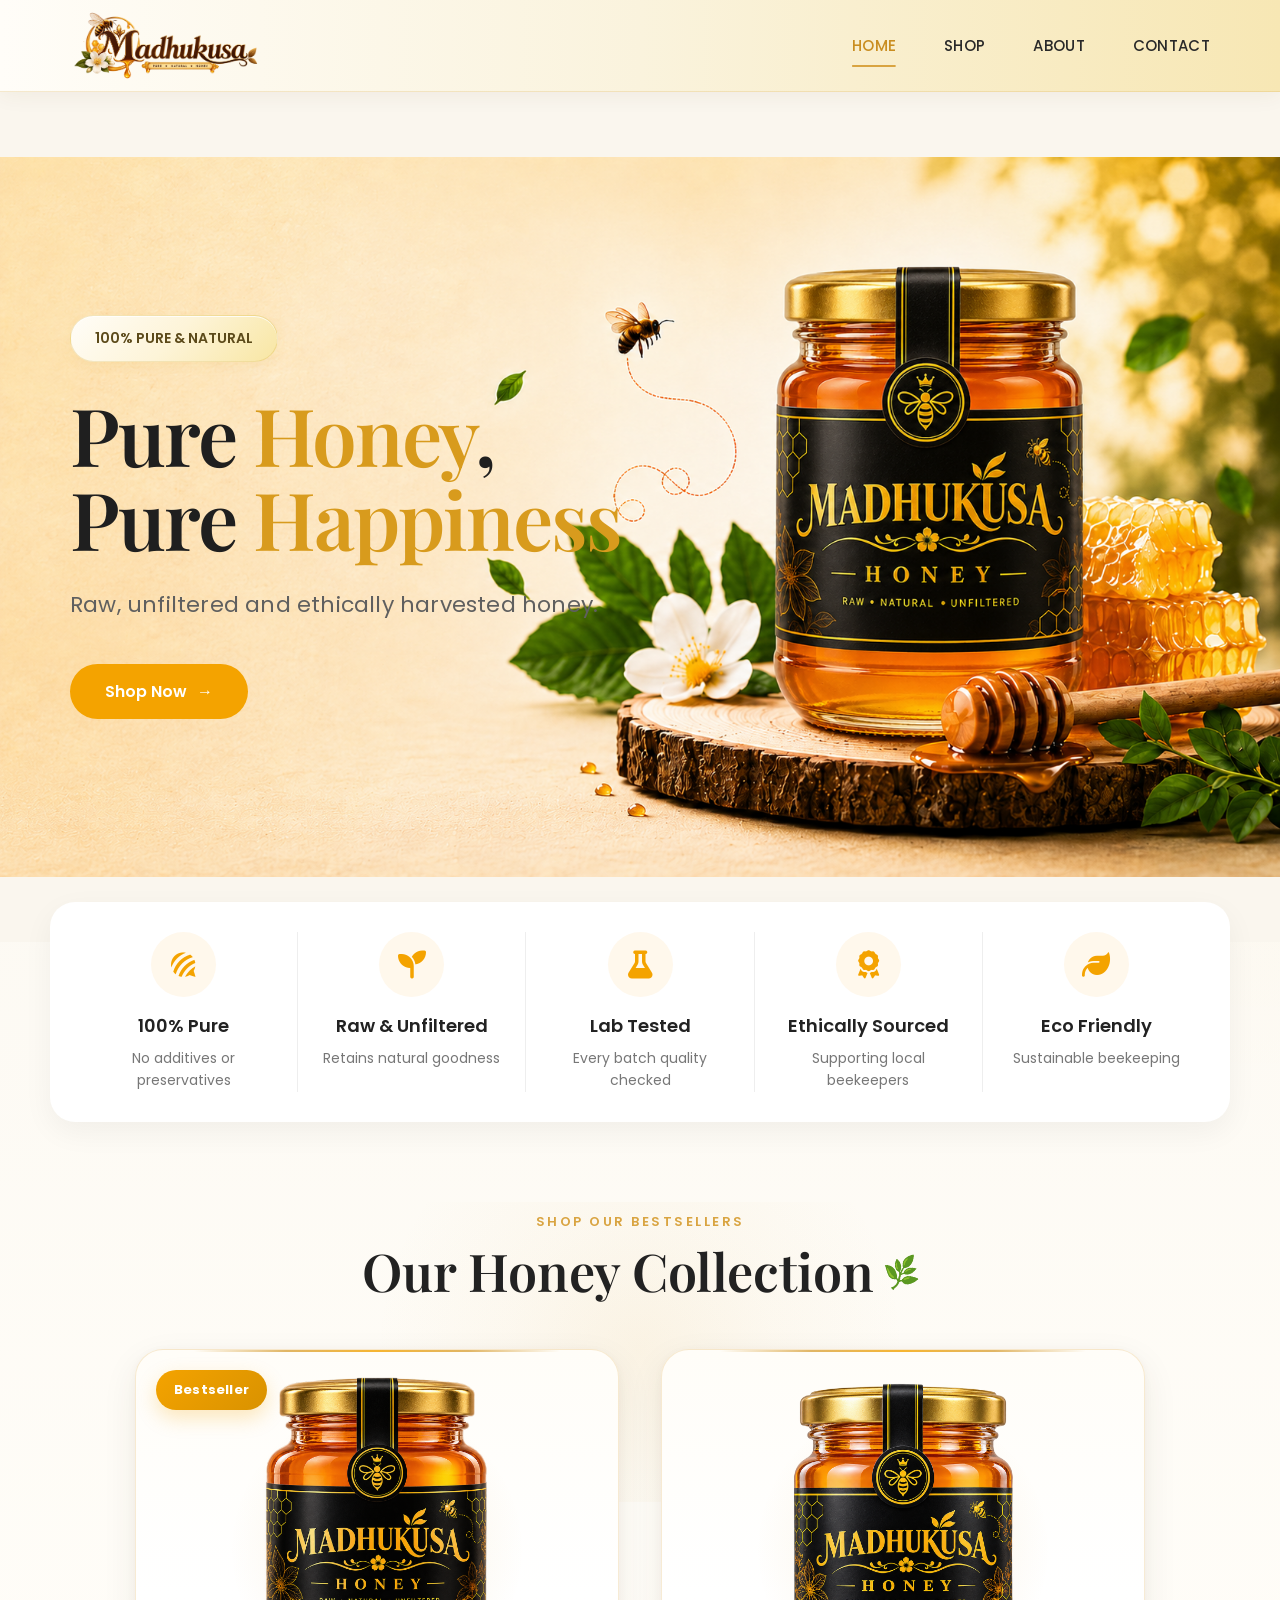
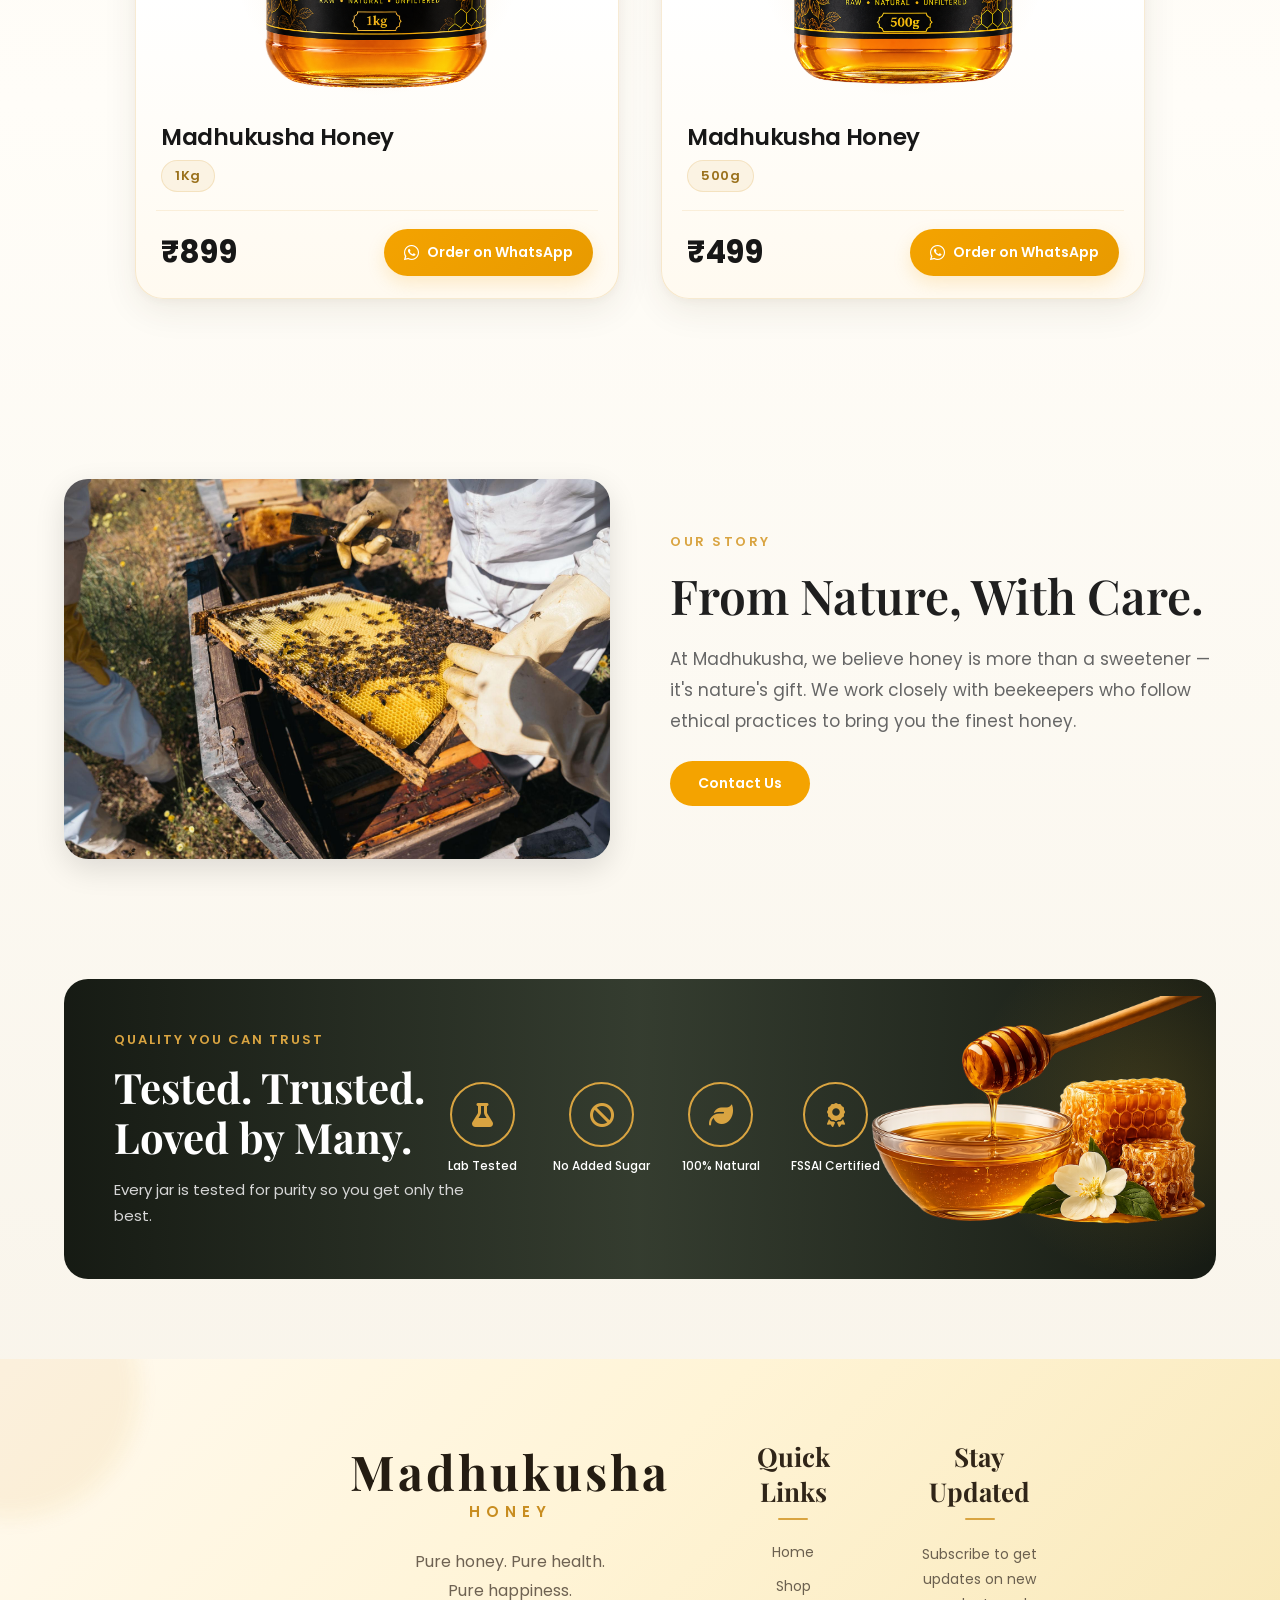
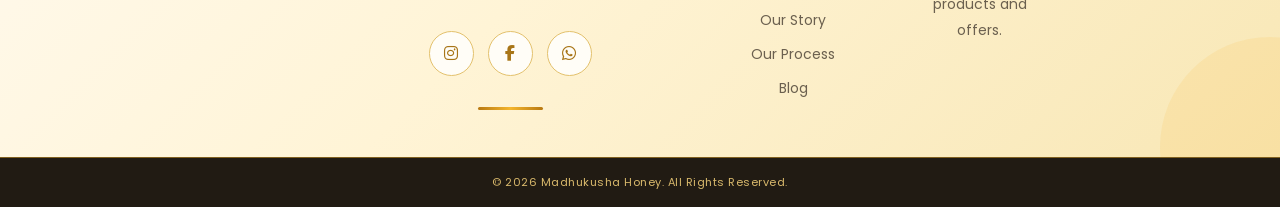
==== index.html @ a95e5edf "Update index.html" ====
<!DOCTYPE html>
<html lang="en">

<head>
    <meta charset="UTF-8">

    <meta name="viewport" content="width=device-width, initial-scale=1.0">

    <meta name="description"
        content="Madhukusha offers pure, natural, raw and unfiltered honey. Shop 500g and 1kg honey jars and order directly on WhatsApp.">

    <meta name="robots"
        content="index, follow">

    <link rel="canonical"
        href="https://xplorydo.github.io/Madhukusha-Website/">

    <title>Madhukusha Honey | Pure, Natural & Raw Honey</title>

    <!-- Open Graph / Social Sharing -->
    <meta property="og:title"
        content="Madhukusha Honey | Pure, Natural & Raw Honey">

    <meta property="og:description"
        content="Pure, natural, raw and unfiltered honey from Madhukusha. Shop 500g and 1kg honey jars.">

    <meta property="og:image"
        content="https://xplorydo.github.io/Madhukusha-Website/images/madhukusha-1kg-honey.png">

    <meta property="og:image:alt"
        content="Madhukusha Honey Jar">

    <meta property="og:url"
        content="https://xplorydo.github.io/Madhukusha-Website/">

    <meta property="og:type"
        content="website">

    <meta property="og:site_name"
        content="Madhukusha Honey">

    <!-- Main CSS -->
    <link rel="stylesheet" href="style.css">

    <!-- Font Awesome -->
    <link rel="stylesheet"
        href="https://cdnjs.cloudflare.com/ajax/libs/font-awesome/6.5.1/css/all.min.css">
</head>


<body>

<!-- =====================================================
     NAVBAR + HERO
===================================================== -->

<section class="bg">

    <!-- ================= NAVBAR ================= -->

    <header>

        <nav class="navbar">

            <!-- LOGO -->
            <a href="#home" class="logo">
                <!-- <h2>Madhukusha</h2>
                <span>Honey</span> -->
                <img src="images/madhukusha-logo.png" alt="Madhukusha Honey">
            </a>


            <!-- NAVIGATION LINKS -->
            <ul class="nav-links">

                <li>
                    <a href="#home" class="active">Home</a>
                </li>

                <li>
                    <a href="#shop">Shop</a>
                </li>

                <li>
                    <a href="#about">About</a>
                </li>

                <li>
                    <a href="#contact">Contact</a>
                </li>

            </ul>

        </nav>


        <!-- ================= HERO ================= -->

        <section class="hero" id="home">

            <div class="hero-text">

                <p class="badge">
                    100% PURE & NATURAL
                </p>


                <h1 class="hero-title">
                    Pure <span>Honey</span>,<br>
                    Pure <span>Happiness</span>
                </h1>


                <p class="hero-description">
                    Raw, unfiltered and ethically harvested honey.
                </p>


                <a href="https://wa.me/919897512108?text=Hello%20I%20want%20to%20order"
                    target="_blank"
                    class="shop-btn">

                    Shop Now
                    <span>→</span>

                </a>

            </div>

        </section>

    </header>

</section>


<!-- =====================================================
     TRUST SECTION
===================================================== -->

<section class="trust">

    <div class="features">


        <!-- 100% PURE -->

        <div class="feature-card">

            <div class="icon">
                <i class="fa-brands fa-forumbee"></i>
            </div>

            <h3>100% Pure</h3>

            <p>
                No additives or preservatives
            </p>

        </div>


        <!-- RAW & UNFILTERED -->

        <div class="feature-card">

            <div class="icon">
                <i class="fa-solid fa-seedling"></i>
            </div>

            <h3>Raw &amp; Unfiltered</h3>

            <p>
                Retains natural goodness
            </p>

        </div>


        <!-- LAB TESTED -->

        <div class="feature-card">

            <div class="icon">
                <i class="fa-solid fa-flask"></i>
            </div>

            <h3>Lab Tested</h3>

            <p>
                Every batch quality checked
            </p>

        </div>


        <!-- ETHICALLY SOURCED -->

        <div class="feature-card">

            <div class="icon">
                <i class="fa-solid fa-award"></i>
            </div>

            <h3>Ethically Sourced</h3>

            <p>
                Supporting local beekeepers
            </p>

        </div>


        <!-- ECO FRIENDLY -->

        <div class="feature-card">

            <div class="icon">
                <i class="fa-solid fa-leaf"></i>
            </div>

            <h3>Eco Friendly</h3>

            <p>
                Sustainable beekeeping
            </p>

        </div>

    </div>

</section>


<!-- =====================================================
     SHOP SECTION
===================================================== -->

<section class="products" id="shop">


    <!-- SECTION TAG -->

    <div class="section-tag">
        SHOP OUR BESTSELLERS
    </div>


    <!-- SECTION TITLE -->

    <div class="title-wrapper">

        <h2 class="section-title">
            Our Honey Collection
        </h2>

        <span class="leaf">🌿</span>

    </div>


    <!-- PRODUCTS -->

    <section class="all-products">


        <!-- PRODUCT 1 -->

        <div class="product-card">

    <div class="product-badge">
        Bestseller
    </div>

    <img src="images/madhukusha-1kg-honey.png"
    alt="Madhukusha 1kg honey jar">

    <h3>
        Madhukusha Honey
    </h3>

    <span class="weight">
        1Kg
    </span>

    <div class="product-footer">

        <h2>
            ₹899
        </h2>

        <a href="https://wa.me/919897512108?text=Hello%2C%20I%20want%20to%20order%20Madhukusha%20Honey%201Kg"
        target="_blank"
        class="whatsapp-order">

        <i class="fa-brands fa-whatsapp"></i>
        Order on WhatsApp

        </a>

    </div>

</div>

        <!-- PRODUCT 2 -->

        <div class="product-card">

<img src="images/madhukusha-500g-honey.png"
    alt="Madhukusha 500g honey jar">

    <h3>
        Madhukusha Honey
    </h3>

    <span class="weight">
        500g
    </span>

    <div class="product-footer">

        <h2>
            ₹499
        </h2>

        <a href="https://wa.me/919897512108?text=Hello%2C%20I%20want%20to%20order%20Madhukusha%20Honey%20500g"
        target="_blank"
        class="whatsapp-order">

        <i class="fa-brands fa-whatsapp"></i>
        Order on WhatsApp

        </a>

    </div>


        </div>




    </section>

</section>


<!-- =====================================================
     OUR STORY
===================================================== -->

<section class="story" id="about">


    <!-- STORY IMAGE -->

    <div class="story-image">

        <img src="images/beekeeper.jpg"
    alt="Madhukusha beekeeper and honey production">

    </div>


    <!-- STORY CONTENT -->

    <div class="story-content">

        <span class="story-tag">
            OUR STORY
        </span>


        <h2 class="story-title">
            From Nature, With Care.
        </h2>


        <p class="story-text">
            At Madhukusha, we believe honey is more than a
            sweetener — it's nature's gift. We work closely
            with beekeepers who follow ethical practices to
            bring you the finest honey.
        </p>


        <a href="#contact"
            class="know-more-btn">

            Contact Us

        </a>

    </div>

</section>


<!-- =====================================================
     QUALITY BANNER
===================================================== -->

<section class="quality-banner">


    <!-- QUALITY CONTENT -->

    <div class="quality-content">

        <p class="quality-tag">
            QUALITY YOU CAN TRUST
        </p>


        <h2 class="quality-heading">
            Tested. Trusted.<br>
            Loved by Many.
        </h2>


        <p class="quality-text">
            Every jar is tested for purity so you get only
            the best.
        </p>

    </div>


    <!-- QUALITY FEATURES -->

    <div class="quality-features">


        <div class="quality-item">

            <div class="quality-icon">
                <i class="fa-solid fa-flask"></i>
            </div>

            <span>
                Lab Tested
            </span>

        </div>


        <div class="quality-item">

            <div class="quality-icon">
                <i class="fa-solid fa-ban"></i>
            </div>

            <span>
                No Added Sugar
            </span>

        </div>


        <div class="quality-item">

            <div class="quality-icon">
                <i class="fa-solid fa-leaf"></i>
            </div>

            <span>
                100% Natural
            </span>

        </div>


        <div class="quality-item">

            <div class="quality-icon">
                <i class="fa-solid fa-award"></i>
            </div>

            <span>
                FSSAI Certified
            </span>

        </div>


        <!-- HONEY IMAGE -->

        <div class="quality-image">

            <img src="images/honey-pour.png"
    alt="Pure honey pouring from a honey jar">
    
        </div>

    </div>

</section>


<!-- =====================================================
     FOOTER
===================================================== -->

<footer class="footer" id="contact">


    <div class="footer-container">


        <!-- FOOTER BRAND -->

        <div class="footer-col">

            <h2 class="footer-logo">
                Madhukusha
            </h2>


            <p>
                Pure honey. Pure health.<br>
                Pure happiness.
            </p>


            <div class="social-icons">

                <a href="https://www.instagram.com/madhukushahoney/"
                target="_blank"
                aria-label="Instagram">
                <i class="fa-brands fa-instagram"></i>
                </a>

                <a href="https://www.facebook.com/share/19F5B58nbo/"
                target="_blank"
                aria-label="Facebook">
                <i class="fa-brands fa-facebook-f"></i>
                </a>

                <a href="https://wa.me/919897512108"
                target="_blank"
                aria-label="WhatsApp">
                <i class="fa-brands fa-whatsapp"></i>
                </a>

                <!-- <i class="fa-brands fa-youtube"></i> -->

                <!-- <i class="fa-brands fa-pinterest"></i> -->

            </div>

        </div>


        <!-- QUICK LINKS -->

        <div class="footer-col">

            <h3>
                Quick Links
            </h3>

            <a href="#home">
                Home
            </a>

            <a href="#shop">
                Shop
            </a>

            <a href="#about">
                Our Story
            </a>

            <a href="#">
                Our Process
            </a>

            <a href="#">
                Blog
            </a>

        </div>


        <!-- CUSTOMER CARE -->

        <!-- <div class="footer-col">

            <h3>
                Customer Care
            </h3>

            <a href="#">
                Shipping Policy
            </a>

            <a href="#">
                Return &amp; Refund
            </a>

            <a href="#">
                Privacy Policy
            </a>

            <a href="#">
                Terms &amp; Conditions
            </a>

            <a href="#">
                FAQ
            </a>

        </div> -->


        <!-- NEWSLETTER -->

        <div class="footer-col">

            <h3>
                Stay Updated
            </h3>


            <p>
                Subscribe to get updates on new products
                and offers.
            </p>


            <!-- <div class="newsletter">

                <input type="email"
                    placeholder="Enter your email">


                <button>
                    <i class="fa-solid fa-paper-plane"></i>
                </button> -->

            </div>

        </div>

    </div>

</footer>


<!-- COPYRIGHT -->

<div class="copyright">

    © 2026 Madhukusha Honey. All Rights Reserved.

</div>


<script src="script.js"></script>

</body>
</html>
---- style.css ----
/* =========================================================
    Madhukusha
   MAIN STYLESHEET
========================================================= */


/* =========================================================
   1. GOOGLE FONTS
========================================================= */

@import url('https://fonts.googleapis.com/css2?family=Playfair+Display:wght@600;700&family=Poppins:wght@400;500;600&display=swap');


/* =========================================================
   2. GLOBAL RESET
========================================================= */

* {
    margin: 0;
    padding: 0;
    box-sizing: border-box;
}


html {
    scroll-behavior: auto;
}


body {
    margin: 0;

    font-family: 'Poppins', sans-serif;

    color: #1F1F1F;

    background:
        radial-gradient(
            circle at top right,
            rgba(244, 163, 0, 0.08),
            transparent 30%
        ),
        linear-gradient(
            180deg,
            #FAF6EE 0%,
            #FFFDF8 50%,
            #F7F2E7 100%
        );

    overflow-x: hidden;
}


a {
    text-decoration: none;
}


li {
    list-style: none;
}


img {
    display: block;
    max-width: 100%;
}


/* =========================================================
   3. MAIN BACKGROUND
========================================================= */

.bg {
    width: 100%;

    background-color: #FAF6EE;
}


/* =========================================================
   4. NAVBAR
========================================================= */

.navbar {
    width: 100%;
    height: 92px;

    padding: 0 70px;

    display: flex;
    align-items: center;
    justify-content: space-between;

    background:
        linear-gradient(
            90deg,
            #FFFDF8 0%,
            #FAF3DD 50%,
            #F7E7B4 100%
        );

    border-bottom: 1px solid rgba(214, 170, 75, 0.25);

    position: relative;

    z-index: 1000;

    box-shadow:
        0 4px 20px rgba(90, 60, 10, 0.06);
}


/* =========================================================
   5. LOGO
========================================================= */

/* .logo {
    display: flex;

    flex-direction: column;

    align-items: flex-start;

    position: relative;

    line-height: 1;
}


.logo h2 {
    margin: 0;

    font-family: 'Playfair Display', serif;

    font-size: 40px;

    font-weight: 600;

    letter-spacing: 1px;

    color: #1E1E1E;
}


.logo span {
    margin-top: 5px;

    font-size: 10px;

    font-weight: 500;

    letter-spacing: 6px;

    color: #D9A441;
}


.logo::after {
    content: "";

    width: 38px;
    height: 2px;

    margin-top: 7px;

    background: #D9A441;

    border-radius: 10px;

    transition: width 0.3s ease;
}


.logo:hover::after {
    width: 60px;
}
 */

 .logo {
    width: 190px;
    height: 75px;

    display: flex;
    align-items: center;
    justify-content: center;

    background-image: url("images/madhukusa-logo.png");
    background-repeat: no-repeat;
    background-position: center;
    background-size: contain;

    text-decoration: none;

    flex-shrink: 0;
}
/* =========================================================
   6. NAVIGATION LINKS
========================================================= */

.nav-links {
    display: flex;

    align-items: center;

    gap: 48px;

    margin: 0;
    padding: 0;
}


.nav-links li {
    position: relative;
}


.nav-links a {
    display: block;

    position: relative;

    padding: 10px 0;

    font-size: 15px;

    font-weight: 500;

    letter-spacing: 0.3px;

    color: #292929;

    text-transform: uppercase;

    transition: color 0.3s ease;
}


/* Underline */

.nav-links a::after {
    content: "";

    position: absolute;

    left: 50%;
    bottom: 0;

    width: 0;
    height: 2px;

    background: #D9A441;

    border-radius: 10px;

    transform: translateX(-50%);

    transition: width 0.3s ease;
}


/* Hover */

.nav-links a:hover {
    color: #C98D20;
}


.nav-links a:hover::after {
    width: 100%;
}


/* Active */

.nav-links a.active {
    color: #C98D20;
}


.nav-links a.active::after {
    width: 100%;
}


/* =========================================================
   7. HERO SECTION
========================================================= */

.hero {
    position: relative;

    width: 100%;

    min-height: 850px;

    padding: 80px 70px;

    display: flex;

    align-items: center;

    background-color: #FAF6EE;

    background-image: url("images/hero-honey.png");

    background-repeat: no-repeat;

    background-position: right center;

    background-size: contain;
}


/* Hero Content */

.hero-text {
    width: 55%;

    position: relative;

    z-index: 2;
}


/* =========================================================
   8. HERO BADGE
========================================================= */

.badge {
    display: inline-flex;

    align-items: center;

    padding: 12px 24px;

    margin: 0 0 30px 0;

    border-radius: 50px;

    background:
        linear-gradient(
            135deg,
            #FFFDF8 0%,
            #FDF4D8 50%,
            #F8E6A3 100%
        );

    border: 1px solid rgba(212, 167, 44, 0.25);

    color: #5C4A1A;

    font-size: 14px;

    font-weight: 600;

    box-shadow:
        0 4px 12px rgba(212, 167, 44, 0.10),
        inset 0 1px 0 rgba(255,255,255,0.8);
}


/* =========================================================
   9. HERO TITLE
========================================================= */

.hero-title {
    margin: 0;

    font-family: 'Playfair Display', serif;

    font-size: 80px;

    font-weight: 600;

    line-height: 1.05;

    letter-spacing: -2px;

    color: #1F1F1F;
}


.hero-title span {
    color: #D89B1D;
}


/* =========================================================
   10. HERO DESCRIPTION
========================================================= */

.hero-description {
    max-width: 600px;

    margin: 25px 0 40px;

    font-size: 22px;

    font-weight: 400;

    line-height: 1.8;

    letter-spacing: 0.2px;

    color: #5F5F5F;
}


/* =========================================================
   11. SHOP NOW BUTTON
========================================================= */

.shop-btn {
    display: inline-flex;

    align-items: center;

    gap: 10px;

    padding: 15px 35px;

    border-radius: 50px;

    background: #F4A300;

    color: #FFFFFF;

    font-size: 16px;

    font-weight: 600;

    transition: 0.3s ease;
}


.shop-btn:hover {
    background: #DD9400;

    transform: translateY(-2px);
}


/* =========================================================
   12. TRUST SECTION
========================================================= */

.trust {
    width: 100%;

    padding: 0 50px;

    margin-top: -40px;

    position: relative;

    z-index: 5;
}


.features {
    width: 100%;

    display: flex;

    flex-direction: row;

    align-items: stretch;

    justify-content: space-between;

    background: #FFFFFF;

    border-radius: 25px;

    padding: 30px 20px;

    box-shadow:
        0 10px 30px rgba(0, 0, 0, 0.05);
}


.feature-card {
    flex: 1;

    text-align: center;

    padding: 0 15px;

    border-right: 1px solid #EEEEEE;
}


.feature-card:last-child {
    border-right: none;
}


/* Trust Icons */

.icon {
    width: 65px;
    height: 65px;

    margin: 0 auto 15px;

    display: flex;

    align-items: center;
    justify-content: center;

    background: #FFF8EC;

    border-radius: 50%;

    color: #F4A300;

    font-size: 28px;
}


/* Trust Heading */

.feature-card h3 {
    margin-bottom: 8px;

    font-size: 18px;

    font-weight: 600;

    color: #222222;
}


/* Trust Description */

.feature-card p {
    font-size: 14px;

    line-height: 1.6;

    color: #777777;
}


/* =========================================================
   13. SHOP SECTION
========================================================= */

.products {
    width: 100%;

    padding: 80px 0 60px;

    text-align: center;

    box-sizing: border-box;
}


/* =========================================================
   SECTION TAG
========================================================= */

.section-tag {
    margin-bottom: 10px;

    text-align: center;

    font-size: 13px;

    font-weight: 600;

    letter-spacing: 2.5px;

    color: #D9A441;

    text-transform: uppercase;
}


/* =========================================================
   TITLE WRAPPER
========================================================= */

.title-wrapper {
    display: flex;

    align-items: center;

    justify-content: center;

    gap: 10px;

    margin-bottom: 50px;

    text-align: center;
}


/* TITLE */

.section-title {
    margin: 0;

    font-family: "Playfair Display", serif;

    font-size: 52px;

    font-weight: 600;

    line-height: 1.1;

    color: #222;

    text-align: center;
}


/* LEAF */

.leaf {
    font-size: 28px;

    display: inline-block;

    transform: rotate(-10deg);

    margin-top: 5px;
}


/* =========================================================
   PRODUCT GRID
========================================================= */

.all-products {
    width: 100%;

    max-width: 950px;

    margin: 0 auto;

    padding: 0 20px;

    display: grid;

    grid-template-columns: repeat(2, minmax(0, 1fr));

    gap: 35px;

    box-sizing: border-box;
}


/* =========================================================
   PRODUCT CARD
========================================================= */

.product-card {
    position: relative;

    width: 100%;

    background: #fff;

    border-radius: 24px;

    overflow: hidden;

    text-align: left;

    box-shadow:
        0 10px 30px rgba(0, 0, 0, 0.06);

    border: 1px solid rgba(217, 164, 65, 0.10);

    transition:
        transform 0.35s ease,
        box-shadow 0.35s ease;

    box-sizing: border-box;
}


/* CARD HOVER */

.product-card:hover {
    transform: translateY(-8px);

    box-shadow:
        0 18px 40px rgba(0, 0, 0, 0.12);
}


/* =========================================================
   PRODUCT IMAGE
========================================================= */

.product-card img {
    width: 100%;
    height: 330px;

    display: block;

    object-fit: contain;
    object-position: center;

    padding: 12px 25px 5px;
    box-sizing: border-box;

    transition: transform 0.5s ease;
}


/* IMAGE HOVER */

.product-card:hover img {
    transform: scale(1.04);
}


/* =========================================================
   BESTSELLER BADGE
========================================================= */

.product-badge {
    position: absolute;

    top: 18px;

    left: 18px;

    z-index: 5;

    padding: 9px 16px;

    border-radius: 50px;

    background: #F4A300;

    color: #fff;

    font-size: 13px;

    font-weight: 600;

    box-shadow:
        0 5px 15px rgba(244, 163, 0, 0.25);
}


/* =========================================================
   PRODUCT NAME
========================================================= */

.product-card h3 {
    margin: 22px 22px 7px;

    font-size: 22px;

    font-weight: 600;

    color: #171717;
}


/* =========================================================
   PRODUCT WEIGHT
========================================================= */

.product-card .weight {
    display: block;

    margin: 0 22px 18px;

    font-size: 15px;

    color: #888;
}


/* =========================================================
   PRODUCT FOOTER
========================================================= */

.product-footer {
    display: flex;

    align-items: center;

    justify-content: space-between;

    gap: 15px;

    padding: 0 22px 22px;
}


/* PRICE */

.product-footer h2 {
    margin: 0;

    font-size: 30px;

    font-weight: 700;

    color: #171717;
}


/* =========================================================
   WHATSAPP ORDER BUTTON
========================================================= */

.product-footer a {
    display: inline-flex;

    align-items: center;

    justify-content: center;

    gap: 8px;

    padding: 13px 20px;

    border-radius: 50px;

    background: #F4A300;

    color: #fff;

    text-decoration: none;

    font-size: 14px;

    font-weight: 600;

    white-space: nowrap;

    transition:
        background 0.3s ease,
        transform 0.3s ease,
        box-shadow 0.3s ease;
}


/* BUTTON HOVER */

.product-footer a:hover {
    background: #D99200;

    transform: translateY(-2px);

    box-shadow:
        0 8px 18px rgba(244, 163, 0, 0.30);
}


/* WHATSAPP ICON */

.product-footer a i {
    font-size: 16px;
}


/* =========================================================
   LAPTOP — CENTERED TWO PRODUCTS
========================================================= */

@media (min-width: 769px) and (max-width: 1200px) {

    .products {
        padding: 70px 30px 55px;
    }

    .section-title {
        font-size: 46px;
    }

    .all-products {
        max-width: 850px;

        grid-template-columns: repeat(2, minmax(320px, 1fr));

        gap: 30px;

        margin-left: auto;
        margin-right: auto;
    }

    .product-card img {
    height: 290px;
    object-fit: contain;
    object-position: center;
    padding: 10px 20px 5px;
}
}

/* =========================================================
   17. OUR STORY
========================================================= */

.story {
    width: 100%;

    padding: 100px 5%;

    display: flex;

    align-items: center;

    justify-content: space-between;

    gap: 60px;
}


/* Story Image */

.story-image {
    width: 50%;

    height: 380px;

    overflow: hidden;

    border-radius: 24px;

    box-shadow:
        0 10px 30px rgba(0, 0, 0, 0.12);
}


.story-image img {
    width: 100%;
    height: 100%;

    object-fit: cover;

    object-position: left;
}


/* Story Content */

.story-content {
    width: 50%;
}


/* Story Tag */

.story-tag {
    display: block;

    margin-bottom: 15px;

    color: #D9A441;

    font-size: 13px;

    font-weight: 600;

    letter-spacing: 2.5px;

    text-transform: uppercase;
}


/* Story Title */

.story-title {
    margin-bottom: 20px;

    font-family: 'Playfair Display', serif;

    font-size: 48px;

    font-weight: 600;

    line-height: 1.2;

    color: #1F1F1F;
}


/* Story Text */

.story-text {
    max-width: 550px;

    margin-bottom: 25px;

    font-size: 17px;

    line-height: 1.8;

    color: #666666;
}


/* Know More Button */

.know-more-btn {
    display: inline-flex;

    align-items: center;

    justify-content: center;

    padding: 12px 28px;

    border-radius: 30px;

    background: #F4A300;

    color: #FFFFFF;

    font-size: 14px;

    font-weight: 600;

    transition: 0.3s ease;
}


.know-more-btn:hover {
    background: #E39A00;

    transform: translateY(-2px);
}


/* =========================================================
   18. QUALITY BANNER
========================================================= */

.quality-banner {
    position: relative;

    width: 90%;

    min-height: 300px;

    margin: 20px auto 80px;

    padding: 40px 50px;

    display: flex;

    align-items: center;

    justify-content: space-between;

    gap: 40px;

    overflow: hidden;

    border-radius: 24px;

    background:
        linear-gradient(
            90deg,
            rgba(10, 15, 8, 0.95),
            rgba(18, 28, 14, 0.85),
            rgba(10, 15, 8, 0.95)
        );

    color: #FFFFFF;
}


/* Decorative Glow */

.quality-banner::before {
    content: "";

    position: absolute;

    width: 350px;
    height: 350px;

    right: -100px;
    top: -50px;

    background:
        radial-gradient(
            circle,
            rgba(212, 167, 44, 0.18) 0%,
            transparent 70%
        );

    pointer-events: none;
}


/* =========================================================
   19. QUALITY CONTENT
========================================================= */

.quality-content {
    width: 35%;

    position: relative;

    z-index: 2;
}


.quality-tag {
    margin-bottom: 12px;

    color: #D9A441;

    font-size: 13px;

    font-weight: 600;

    letter-spacing: 2px;

    text-transform: uppercase;
}


.quality-heading {
    margin-bottom: 15px;

    font-family: 'Playfair Display', serif;

    font-size: 42px;

    line-height: 1.2;

    color: #FFFFFF;
}


.quality-text {
    max-width: 420px;

    font-size: 15px;

    line-height: 1.7;

    color: #D6D6D6;
}

/* =========================================================
   20. QUALITY FEATURES
========================================================= */

.quality-features {
    position: relative;

    z-index: 2;

    width: 50%;

    display: flex;

    align-items: center;

    justify-content: flex-start;

    gap: 28px;

    flex-shrink: 0;

    transform: translateX(-200px);
}


.quality-item {
    min-width: 85px;

    display: flex;

    flex-direction: column;

    align-items: center;

    text-align: center;

    flex-shrink: 0;
}


.quality-icon {
    width: 65px;
    height: 65px;

    margin-bottom: 10px;

    display: flex;

    align-items: center;

    justify-content: center;

    border: 2px solid #D9A441;

    border-radius: 50%;

    transition:
        box-shadow 0.4s ease,
        transform 0.4s ease;
}


.quality-icon i {
    color: #D9A441;

    font-size: 24px;
}


.quality-item span {
    color: #FFFFFF;

    font-size: 12px;

    font-weight: 500;

    white-space: nowrap;
}


.quality-item:hover .quality-icon {
    transform: scale(1.08);

    box-shadow:
        0 0 5px #D9A441,
        0 0 10px #D9A441,
        0 0 20px rgba(217,164,65,0.8);
}


/* =========================================================
   21. QUALITY HONEY IMAGE
========================================================= */

.quality-image {
    position: absolute;

    z-index: 3;

    right: 0;
    top: 0;
    bottom: 0;

    width: 350px;
    height: 100%;

    display: flex;

    align-items: center;
    justify-content: flex-end;

    margin: 0;

    padding: 0;

    overflow: visible;

    pointer-events: none;
}


.quality-image img {
    width: 400px;
    height: 400px;

    max-width: none;

    object-fit: contain;

    object-position: right center;

    display: block;

    margin: 0;

    transform: translateX(240px);
}
/* =========================================================
   22. FOOTER
========================================================= */

.footer {
    position: relative;

    overflow: hidden;

    padding: 70px 5% 30px;

    background:
        radial-gradient(
            circle at bottom right,
            rgba(244, 163, 0, 0.12),
            transparent 25%
        ),
        radial-gradient(
            circle at bottom left,
            rgba(212, 167, 44, 0.08),
            transparent 25%
        ),
        linear-gradient(
            180deg,
            #FBF8F1 0%,
            #F4EBD8 100%
        );
}


/* Footer Flower */

.footer::before {
    content: "";

    position: absolute;

    left: 0;
    bottom: 0;

    width: 220px;
    height: 220px;

    background:
        url("images/footer-flower.png")
        no-repeat;

    background-size: contain;

    opacity: 0.9;

    pointer-events: none;
}


/* Footer Honey */

.footer::after {
    content: "";

    position: absolute;

    right: 0;
    bottom: 0;

    width: 260px;
    height: 260px;

    background:
        url("images/footer-honey-right.png")
        no-repeat;

    background-size: contain;

    opacity: 0.95;

    pointer-events: none;
}


/* =========================================================
   23. FOOTER CONTAINER
========================================================= */

.footer-container {
    position: relative;

    z-index: 2;

    max-width: 1300px;

    margin: auto;

    display: grid;

    grid-template-columns:
        1.2fr
        1fr
        1fr
        1.4fr;

    gap: 50px;
}


/* Footer Headings */

.footer-col h3 {
    margin-bottom: 25px;

    font-size: 20px;

    color: #222222;
}


/* Footer Logo */

.footer-logo {
    margin-bottom: 20px;
    text-align: center;
    font-family: 'Playfair Display', serif;

    font-size: 42px;

    color: #222222;
}


/* Footer Paragraph */

.footer-col p {
    color: #666666;

    line-height: 1.8;
}


/* Footer Links */

.footer-col a {
    display: block;

    margin-bottom: 14px;

    color: #555555;

    transition: 0.3s ease;
}


.footer-col a:hover {
    color: #D9A441;
}


/* =========================================================
   24. SOCIAL ICONS
========================================================= */

.social-icons {
    display: flex;

    gap: 15px;
    color:#D9A441 ;
    margin-top: 25px;
}


.social-icons i {
    width: 40px;
    height: 40px;

    display: flex;

    align-items: center;
    justify-content: center;

    border-radius: 50%;

    background: #FFFFFF;

    cursor: pointer;

    transition: 0.3s ease;
}


.social-icons i:hover {
    background: #D9A441;

    color: #FFFFFF;

    transform: translateY(-3px);
}


/* =========================================================
   25. NEWSLETTER
========================================================= */

.newsletter {
    margin-top: 20px;

    display: flex;

    overflow: hidden;

    background: #FFFFFF;

    border-radius: 50px;

    box-shadow:
        0 5px 15px rgba(0, 0, 0, 0.05);
}


.newsletter input {
    flex: 1;

    min-width: 0;

    padding: 18px 20px;

    border: none;

    outline: none;

    font-size: 15px;
}


.newsletter button {
    width: 65px;

    border: none;

    background: #F4A300;

    color: #FFFFFF;

    cursor: pointer;

    transition: 0.3s ease;
}


.newsletter button:hover {
    background: #E39A00;
}


/* =========================================================
   26. COPYRIGHT
========================================================= */

.copyright {
    padding: 8px;

    background: #101010;

    color: #FFFFFF;

    text-align: center;

    font-size: 14px;

    letter-spacing: 0.5px;
}


/* =========================================================
   27. TABLET RESPONSIVE
========================================================= */

/* =====================================================
   SHOP — LAPTOP / TABLET
===================================================== */

@media (min-width: 769px) and (max-width: 1200px) {

    .products {
        width: 100%;
        padding: 80px 30px;
        text-align: center;
        box-sizing: border-box;
    }

    /* SHOP TAG */
    .section-tag {
        width: 100%;
        text-align: center;
        margin: 0 auto 15px;
    }

    /* TITLE + LEAF */
    .title-wrapper {
        width: 100%;
        display: flex;
        justify-content: center;
        align-items: center;
        gap: 10px;

        margin: 0 auto 50px;
        text-align: center;
    }

    .section-title {
        margin: 0;
        text-align: center;
        font-size: 48px;
    }

    /* PRODUCTS */
    .all-products {
        width: 100%;
        max-width: 900px;

        margin: 0 auto;
        padding: 0;

        display: grid;
        grid-template-columns: repeat(2, 1fr);

        justify-content: center;
        align-items: stretch;

        gap: 35px;

        box-sizing: border-box;
    }

    /* CARD */
    .product-card {
        width: 100%;
        min-height: 500px;

        margin: 0;

        text-align: left;
        box-sizing: border-box;
    }

    /* IMAGE */
    .product-card img {
        width: 100%;
        height: 300px;

        display: block;

        object-fit: cover;
    }

    /* PRODUCT NAME */
    .product-card h3 {
        margin: 20px 20px 8px;
        font-size: 22px;
    }

    /* WEIGHT */
    .product-card .weight {
        display: block;
        margin: 0 20px 15px;
    }

    /* PRICE + BUTTON */
    .product-footer {
        display: flex;
        align-items: center;
        justify-content: space-between;

        padding: 0 20px 20px;
    }
}

/* =========================================================
   28. MOBILE RESPONSIVE
========================================================= */

@media (max-width: 768px) {
    html,
    body {
        margin: 0;
        padding: 0;
        width: 100%;
        overflow-x: hidden;
        
    background: linear-gradient(
        135deg,
        #FFFDF8 0%,
        #FFF8E8 50%,
        #FFF3D2 100%
    );

    color: #2B2418;
    }

    /* Navbar */

    .navbar {
        width: 100%;
        min-height: 52px;
        height: 52px;
        padding: 10px 15px;

        display: flex;
        flex-direction: row;
        align-items: center;
        justify-content: space-between;

        gap: 5px;
    }


    .logo {
        width: 115px;
        height: 45px;

        flex-shrink: 0;

        margin: 0;

        background-size: contain;
        background-position: left center;
        background-repeat: no-repeat;
    }


    .nav-links {
        display: flex;

        flex-direction: row;
        align-items: center;
        justify-content: flex-end;

        gap: 12px;

        margin: 0;
        padding: 0;

        flex-wrap: nowrap;
    }


    .nav-links a {
        font-size: 11px;
        white-space: nowrap;
    }


    /* Hero */


    
    .bg {
        width: 100%;
        padding: 0 !important;
        margin: 0 !important;
    }

    .bg > header {
        width: 100%;
        padding: 0 !important;
        margin: 0 !important;
    }

    .hero {
        width: 100vw !important;
        height: 100vw !important;

        margin: 0 !important;
        padding: 0 !important;

        background-image: url("images/hero-honey-mobile.png") !important;
        background-size: cover !important;
        background-position: center !important;
        background-repeat: no-repeat !important;
    }


    .hero-text {
        width: 100%;
        box-sizing: border-box;
        text-align: center;

        /* text ki padding */
        padding: 45px 25px 30px;
    }


    .badge {
        margin-bottom: 20px;
        transform: translateY(-170px);
    }

    .hero-title {
        font-size: 48px;
        line-height: 1.05;
        letter-spacing: -1px;
        transform: translateY(-180px);
    }

    .hero-description {
        margin: 20px auto 30px;
        max-width: 390px;
        transform: translateY(-190px);
        font-size: 17px;
        line-height: 1.5;
    }

    .shop-btn{
        transform: translateY(140px);
    }


    /* ================= TRUST - MOBILE ================= */

.trust {
    padding: 0 20px;
    margin-top: -20px;
    transform: translateY(10px);
}

.features {
    display: flex;
    flex-direction: column;
    gap: 15px;
    padding: 20px 15px;
}

/* FEATURE CARD */
.feature-card {
    width: 100%;
    box-sizing: border-box;

    padding: 15px 10px;

    display: grid;
    grid-template-columns: 65px 1fr;
    grid-template-rows: auto auto;

    column-gap: 15px;
    align-items: center;

    border-right: none;
    border-bottom: 1px solid #EEEEEE;
}

/* ICON */
.feature-card .icon {
    grid-column: 1;
    grid-row: 1 / 3;

    margin: 0;

    display: flex;
    align-items: center;
    justify-content: center;
}

/* HEADING
   DON'T CHANGE FONT/SIZE */
.feature-card h3 {
    grid-column: 2;
    grid-row: 1;

    margin: 0 0 4px 0;

    white-space: nowrap;
}

/* PARAGRAPH */
.feature-card p {
    grid-column: 2;
    grid-row: 2;

    margin: 0;

    white-space: nowrap;
}

/* LAST CARD */
.feature-card:last-child {
    padding-bottom: 15px;
    border-bottom: none;
}


/* =========================
   SHOP - MOBILE
========================= */

.products {
    width: 100%;
    padding-top: 50px;
    box-sizing: border-box;
}

.section-tag {
    text-align: center;
    font-size: 13px;
    margin-bottom: 10px;
}

.title-wrapper {
    width: 100%;
    text-align: center;
}

.section-title {
    font-size: 38px;
    line-height: 1.15;
    text-align: center;
    margin: 0;
}

/* ONLY 2 PRODUCTS */

.all-products {
    width: 100%;
    display: grid;
    grid-template-columns: 1fr;

    gap: 25px;

    padding: 30px 20px 0;

    box-sizing: border-box;
}

/* PRODUCT CARD */

.product-card {
    width: 100%;
    box-sizing: border-box;

    padding: 20px;

    border-radius: 18px;
}

/* PRODUCT IMAGE */

.product-card img {
    width: 100%;
    max-width: 280px;
    height: 280px;

    display: block;
    object-fit: contain;

    margin: 0 auto;
}

/* PRODUCT NAME */

.product-card h3 {
    margin: 15px 0 5px;

    text-align: center;
}

/* WEIGHT */

.product-card .weight {
    display: block;
    text-align: center;
}

/* PRICE + BUTTON */

.product-footer {
    display: flex;
    align-items: center;
    justify-content: space-between;

    gap: 15px;

    margin-top: 15px;
}

.product-footer h2 {
    margin: 0;
}

.product-footer button {
    white-space: nowrap;
}


    /* Story */



    .story {
        width: 100%;
        box-sizing: border-box;

        padding: 25px 20px 50px;

        display: grid;
        grid-template-columns: 1fr;
        gap: 0;

        text-align: center;
    }

    /* Story content ke andar ke elements ko
       separate grid items banayenge */
    .story-content {
        display: contents;
    }

    /* OUR STORY */
    .story-tag {
        grid-column: 1;
        grid-row: 1;

        margin: 0 0 10px;
        text-align: center;
    }

    /* HEADING */
    .story-title {
        grid-column: 1;
        grid-row: 2;

        margin: 0 0 25px;
        text-align: center;
    }

    /* IMAGE */
    .story-image {
        grid-column: 1;
        grid-row: 3;

        width: 100%;
        height: 300px;

        margin: 0 0 30px;

        border-radius: 20px;
        overflow: hidden;
    }

    .story-image img {
        width: 100%;
        height: 100%;

        display: block;

        object-fit: cover;
    }

    /* PARAGRAPH */
    .story-text {
        grid-column: 1;
        grid-row: 4;

        margin: 0 0 25px;

        text-align: center;
    }

    /* BUTTON */
    .know-more-btn {
        grid-column: 1;
        grid-row: 5;

        justify-self: center;

        margin: 0;
    }
}
   /* ================= QUALITY - MOBILE ================= */

@media (max-width: 768px) {

    .quality-banner {
        width: calc(100% - 30px);
        margin: 0 auto 40px;
        padding: 35px 20px;

        box-sizing: border-box;

        display: flex;
        flex-direction: column;
        align-items: center;
    }


    .quality-content {
        width: 100%;
        text-align: center;
    }


    .quality-features {
        width: 100%;

        display: grid;
        grid-template-columns: repeat(2, minmax(0, 1fr));

        gap: 25px 15px;

        margin-top: 25px;

        justify-items: center;
        align-items: start;
    }


    /* 2 ICONS PER ROW */
    .quality-item {
        width: 100%;

        display: flex;
        flex-direction: column;

        align-items: center;
        justify-content: flex-start;

        text-align: center;

        position: relative;
    }


    .quality-icon {
        width: 55px;
        height: 55px;

        display: flex;
        align-items: center;
        justify-content: center;

        margin-bottom: 10px;

        transition: all 0.3s ease;
        cursor: pointer;
    }


    .quality-item span {
        font-size: 13px;
        white-space: nowrap;
        text-align: center;
    }


.quality-image {
    grid-column: 1 / -1;

    width: 380px !important;
    height: 290px !important;

    margin: 10px auto 0;

    position: relative !important;
    left: auto !important;
    right: auto !important;
    top: auto !important;
    bottom: auto !important;

    display: block !important;
    visibility: visible !important;
    opacity: 1 !important;
}

.quality-image img {
    width: 100% !important;
    height: 100% !important;

    display: block !important;
    object-fit: contain;
}
}
   /* ================= QUALITY ICON HOVER ================= */

.quality-icon {
    transition: transform 0.3s ease, box-shadow 0.3s ease;
    cursor: pointer;
}

.quality-item:hover .quality-icon {
    transform: translateY(-6px) scale(1.08);
}

.quality-item:hover .quality-icon i {
    transform: scale(1.12);
}

.quality-icon i {
    transition: transform 0.3s ease;
}

    /* Footer */
    /* =====================================================
   PREMIUM FOOTER
===================================================== */

.footer {
    position: relative;
    background:
        linear-gradient(
            135deg,
            #fffaf0 0%,
            #fff4d6 45%,
            #f8e7b5 100%
        );

    padding: 70px 50px 45px;
    overflow: hidden;
}


/* Decorative golden glow */
.footer::before {
    content: "";

    position: absolute;

    width: 260px;
    height: 260px;

    left: -120px;
    top: -100px;

    background: rgba(217, 164, 65, 0.12);

    border-radius: 50%;

    filter: blur(10px);
}


/* Another soft glow */
.footer::after {
    content: "";

    position: absolute;

    width: 220px;
    height: 220px;

    right: -100px;
    bottom: -100px;

    background: rgba(244, 163, 0, 0.10);

    border-radius: 50%;
}


/* ================= FOOTER CONTAINER ================= */

.footer-container {
    position: relative;
    z-index: 2;

    max-width: 1250px;

    margin: auto;

    display: grid;

    grid-template-columns:
        1.4fr
        1fr
        1fr
        1.4fr;

    gap: 55px;
}


/* =====================================================
   BRAND SECTION
===================================================== */

.footer-col:first-child {
    display: flex;
    flex-direction: column;
    align-items: flex-start;

    padding-right: 25px;
}


/* Logo */
.footer-logo {
    position: relative;

    margin: 0;

    font-family: "Playfair Display", serif;

    font-size: 34px;
    font-weight: 700;

    letter-spacing: 3px;

    color: #241c12;
}


/* HONEY under logo */
.footer-logo::after {
    content: "HONEY";

    display: block;

    font-family: "Poppins", sans-serif;

    font-size: 10px;
    font-weight: 600;

    letter-spacing: 5px;

    text-align: center;

    margin-top: -3px;

    color: #c88d20;
}


/* Golden decorative line */
.footer-col:first-child::after {
    content: "";

    width: 65px;
    height: 3px;

    margin-top: 16px;

    border-radius: 20px;

    background:
        linear-gradient(
            90deg,
            #b87912,
            #f4b52d,
            #b87912
        );
}


/* Brand description */
.footer-col:first-child > p {
    margin: 18px 0 20px;

    max-width: 240px;

    font-family: "Poppins", sans-serif;

    font-size: 13px;
    line-height: 1.8;

    color: #6e6252;
}


/* =====================================================
   SOCIAL ICONS
===================================================== */

.social-icons {
    display: flex;

    align-items: center;

    gap: 12px;

    margin-top: 3px;
}


.social-icons i {
    width: 40px;
    height: 40px;

    display: flex;
    align-items: center;
    justify-content: center;

    border-radius: 50%;

    background: #fffdf7;

    border: 1px solid #e3c16d;

    color: #a87517;

    font-size: 15px;

    cursor: pointer;

    transition:
        transform 0.3s ease,
        background 0.3s ease,
        color 0.3s ease,
        box-shadow 0.3s ease;
}


/* Social hover */
.social-icons i:hover {
    background: #d99b22;

    color: #ffffff;

    border-color: #d99b22;

    transform: translateY(-5px);

    box-shadow:
        0 8px 20px rgba(176, 119, 19, 0.25);
}


/* =====================================================
   OTHER FOOTER COLUMNS
===================================================== */

.footer-col h3 {
    position: relative;

    margin: 0 0 20px;

    font-family: "Playfair Display", serif;

    font-size: 18px;

    color: #302518;
}


/* Small golden line */
.footer-col h3::after {
    content: "";

    display: block;

    width: 30px;
    height: 2px;

    margin-top: 8px;

    background: #d9a441;

    border-radius: 10px;
}


.footer-col a {
    display: block;

    margin-bottom: 11px;

    font-family: "Poppins", sans-serif;

    font-size: 13px;

    color: #6b604f;

    text-decoration: none;

    transition:
        color 0.3s ease,
        transform 0.3s ease;
}


.footer-col a:hover {
    color: #b47a16;

    transform: translateX(5px);
}


/* Footer paragraph */
.footer-col > p {
    color: #6b604f;

    font-size: 13px;

    line-height: 1.7;
}


/* =====================================================
   NEWSLETTER
===================================================== */

.newsletter {
    display: flex;

    width: 100%;

    max-width: 300px;

    margin-top: 18px;

    padding: 5px;

    background: rgba(255, 255, 255, 0.75);

    border: 1px solid #e5c97e;

    border-radius: 40px;

    box-shadow:
        0 5px 18px rgba(121, 82, 16, 0.08);
}


.newsletter input {
    flex: 1;

    min-width: 0;

    border: none;

    outline: none;

    background: transparent;

    padding: 11px 14px;

    font-family: "Poppins", sans-serif;

    font-size: 12px;

    color: #4b3a25;
}


.newsletter input::placeholder {
    color: #a99a84;
}


.newsletter button {
    width: 40px;
    height: 40px;

    border: none;

    border-radius: 50%;

    background:
        linear-gradient(
            135deg,
            #f4a300,
            #d18d16
        );

    color: #ffffff;

    cursor: pointer;

    transition: all 0.3s ease;
}


.newsletter button:hover {
    transform: scale(1.08) rotate(-5deg);

    box-shadow:
        0 6px 15px rgba(209, 141, 22, 0.3);
}


/* =====================================================
   COPYRIGHT
===================================================== */

.copyright {
    padding: 16px 20px;

    text-align: center;

    background: #211b13;

    color: #d9b96c;

    font-family: "Poppins", sans-serif;

    font-size: 11px;

    letter-spacing: 0.5px;

    border-top: 1px solid #80601f;
}


/* =====================================================
   MOBILE
===================================================== */

@media (max-width: 768px) {

    .footer {
        padding: 50px 25px 35px;
    }


    .footer-container {
        grid-template-columns: 1fr;

        gap: 38px;

        text-align: center;
    }


    /* Brand */
    .footer-col:first-child {
        align-items: center;

        padding-right: 0;
    }


    .footer-logo {
        font-size: 30px;
    }


    .footer-logo::after {
        font-size: 9px;

        letter-spacing: 4px;
    }


    .footer-col:first-child::after {
        margin-left: auto;
        margin-right: auto;
    }


    .footer-col:first-child > p {
        max-width: 280px;

        margin: 16px auto 20px;

        font-size: 13px;
    }


    /* Social */
    .social-icons {
        justify-content: center;
    }


    .social-icons i {
        width: 42px;
        height: 42px;
    }


    /* Other columns */
    .footer-col h3::after {
        margin-left: auto;
        margin-right: auto;
    }


    .footer-col a:hover {
        transform: none;
    }


    /* Newsletter */
    .newsletter {
        margin: 18px auto 0;
    }
}

    .footer {
        padding: 60px 25px 30px;
    }


    .footer-container {
        grid-template-columns: 1fr;

        gap: 40px;
    }




/* =========================================================
   29. SMALL MOBILE
========================================================= */

@media (max-width: 480px) {

    .logo h2 {
        font-size: 34px;
    }


    .nav-links {
        gap: 15px;
    }


    .nav-links a {
        font-size: 11px;
    }


    .hero {
        min-height: 650px;

        background-size: 90%;
    }


    .hero-title {
        font-size: 40px;
    }


    .section-title {
        font-size: 32px;
    }


    .story-title {
        font-size: 34px;
    }


    .quality-heading {
        font-size: 30px;
    }


    .quality-features {
        gap: 20px;
    }

}

/* =========================================================
   FINAL FOOTER CENTER FIX
========================================================= */

@media (min-width: 769px) {

    .footer {
        padding: 80px 50px 45px;
        text-align: center;
    }

    .footer-container {
        max-width: 1250px;

        margin: 0 auto;
        margin-left: 300px;
        display: grid;

        grid-template-columns:
            repeat(4, 1fr);

        gap: 60px;

        justify-items: center;

        align-items: start;
    }

    /* ================= BRAND / LOGO ================= */

    .footer-col:first-child {
        width: 100%;

        display: flex;
        flex-direction: column;

        align-items: center;

        justify-content: center;

        padding-right: 0;

        text-align: center;
    }

    .footer-logo {
        font-size: 48px;
    
        text-align: center;

        margin-bottom: 5px;
    }

    .footer-logo::after {
        font-size: 15px;
        
        letter-spacing: 6px;

        text-align: center;
    }

    .footer-col:first-child::after {
        margin: 18px auto 0;
    }

    .footer-col:first-child > p {
        max-width: 280px;

        margin: 20px auto;

        text-align: center;

        font-size: 16px;

        line-height: 1.8;
    }

    /* ================= SOCIAL ICONS ================= */

    .social-icons {
        justify-content: center;

        align-items: center;

        margin-top: 5px;

        gap: 14px;
    }

    .social-icons i {
        width: 45px;
        height: 45px;

        font-size: 16px;
    }

    /* ================= OTHER COLUMNS ================= */

    .footer-col {
        width: 100%;

        text-align: center;
    }

    .footer-col h3 {
        font-size: 26px;

        margin-bottom: 22px;

        text-align: center;
    }

    .footer-col h3::after {
        margin: 9px auto 0;
    }

    .footer-col a {
        font-size: 14px;

        margin-bottom: 13px;

        text-align: center;
    }

    .footer-col > p {
        font-size: 14px;

        text-align: center;

        line-height: 1.8;
    }

    /* ================= NEWSLETTER ================= */

    .newsletter {
        width: 100%;

        max-width: 320px;

        margin: 20px auto 0;
    }
}
/* =========================================================
   FINAL MOBILE QUALITY BANNER FIX
========================================================= */

@media (max-width: 768px) {

    .quality-banner {
        width: calc(100% - 30px);
        min-height: auto;

        margin: 0 auto 40px;

        padding: 40px 20px 25px;

        display: flex;
        flex-direction: column;

        align-items: center;
        justify-content: flex-start;

        gap: 0;

        overflow: hidden;

        box-sizing: border-box;
    }


    /* ================= TEXT ================= */

    .quality-content {
        width: 100%;

        text-align: center;

        flex-shrink: 0;

        margin-bottom: 30px;
    }

    .quality-tag {
        margin-bottom: 10px;
    }

    .quality-heading {
        font-size: 32px;

        line-height: 1.2;

        margin-bottom: 12px;
    }

    .quality-text {
        width: 100%;

        max-width: 330px;

        margin: 0 auto;

        font-size: 14px;

        line-height: 1.6;
    }


    /* ================= ICONS ================= */

    .quality-features {
        width: 100%;

        display: grid;

        grid-template-columns: repeat(2, 1fr);

        gap: 25px 20px;

        margin: 0;

        padding: 0;

        align-items: start;

        justify-items: center;

        flex-shrink: 0;

        transform: none;
    }


    .quality-item {
        width: 100%;

        min-width: 0;

        display: flex;

        flex-direction: column;

        align-items: center;

        justify-content: flex-start;

        text-align: center;
    }


    .quality-icon {
        width: 58px;
        height: 58px;

        margin-bottom: 9px;

        flex-shrink: 0;
    }


    .quality-icon i {
        font-size: 21px;
    }


    .quality-item span {
        font-size: 12px;

        white-space: nowrap;

        line-height: 1.3;
    }


    /* ================= HONEY IMAGE ================= */

    .quality-image {
        position: relative;

        top: auto;
        right: auto;
        bottom: auto;
        left: auto;

        width: 100% !important;

        height: 220px !important;

        margin: 15px 0 0;

        padding: 0;

        display: flex !important;

        align-items: flex-end;

        justify-content: center;

        overflow: visible;

        flex-shrink: 0;

        transform: none;
    }


    .quality-image img {
        width: 290px !important;

        height: 220px !important;

        max-width: none;

        object-fit: contain;

        object-position: center bottom;

        margin: 0;

        transform: none;
    }
}

/* =========================================
   PREMIUM PRODUCT SECTION
========================================= */

.products {
    position: relative;
    padding-top: 90px;
    padding-bottom: 80px;
}

/* subtle section decoration */
.products::before {
    content: "";
    position: absolute;
    top: 80px;
    left: 50%;
    width: 700px;
    height: 300px;
    transform: translateX(-50%);
    background: radial-gradient(
        circle,
        rgba(217, 164, 65, 0.10) 0%,
        rgba(217, 164, 65, 0.04) 35%,
        transparent 70%
    );
    pointer-events: none;
    z-index: 0;
}

.products > * {
    position: relative;
    z-index: 1;
}


/* PRODUCT GRID */
.all-products {
    max-width: 1050px;
    gap: 42px;
}


/* =========================================
   PRODUCT CARD
========================================= */

.product-card {
    position: relative;
    background:
        linear-gradient(
            180deg,
            #fffdf8 0%,
            #ffffff 45%,
            #fffaf0 100%
        );

    border-radius: 28px;

    border: 1px solid rgba(217, 164, 65, 0.22);

    box-shadow:
        0 12px 35px rgba(67, 48, 15, 0.08),
        0 2px 8px rgba(67, 48, 15, 0.04);

    overflow: hidden;

    transition:
        transform 0.4s ease,
        box-shadow 0.4s ease,
        border-color 0.4s ease;
}


/* subtle golden line on top */
.product-card::before {
    content: "";
    position: absolute;
    top: 0;
    left: 12%;
    right: 12%;
    height: 2px;

    background: linear-gradient(
        90deg,
        transparent,
        #D9A441,
        #F4A300,
        #D9A441,
        transparent
    );

    opacity: 0.8;
}


/* honey glow behind bottle */
.product-card::after {
    content: "";
    position: absolute;

    top: 55px;
    left: 50%;

    width: 290px;
    height: 290px;

    transform: translateX(-50%);

    background: radial-gradient(
        circle,
        rgba(244, 163, 0, 0.15) 0%,
        rgba(217, 164, 65, 0.07) 40%,
        transparent 72%
    );

    border-radius: 50%;

    pointer-events: none;
    z-index: 0;
}


.product-card:hover {
    transform: translateY(-10px);

    border-color: rgba(217, 164, 65, 0.45);

    box-shadow:
        0 25px 55px rgba(67, 48, 15, 0.14),
        0 8px 20px rgba(217, 164, 65, 0.10);
}


/* =========================================
   PRODUCT IMAGE
========================================= */

.product-card img {
    position: relative;
    z-index: 1;

    width: 100%;
    height: 350px;

    display: block;

    object-fit: contain;
    object-position: center;

    padding: 15px 30px 5px;

    box-sizing: border-box;

    transition:
        transform 0.55s ease,
        filter 0.4s ease;
}


.product-card:hover img {
    transform: scale(1.055) translateY(-4px);

    filter:
        drop-shadow(0 15px 18px rgba(67, 48, 15, 0.12));
}


/* =========================================
   BESTSELLER
========================================= */

.product-badge {
    top: 20px;
    left: 20px;

    z-index: 5;

    padding: 10px 18px;

    border-radius: 50px;

    background:
        linear-gradient(
            135deg,
            #F4A300,
            #D99200
        );

    color: #fff;

    font-size: 13px;
    font-weight: 700;

    letter-spacing: 0.2px;

    box-shadow:
        0 8px 20px rgba(244, 163, 0, 0.25);
}


/* =========================================
   PRODUCT INFORMATION
========================================= */

.product-card h3 {
    position: relative;
    z-index: 2;

    margin: 20px 25px 6px;

    font-size: 23px;
    font-weight: 600;

    color: #171717;

    letter-spacing: -0.3px;
}


/* weight */
.product-card .weight {
    position: relative;
    z-index: 2;

    display: inline-block;

    margin: 0 25px 18px;

    padding: 5px 13px;

    border-radius: 30px;

    background: rgba(217, 164, 65, 0.10);

    border: 1px solid rgba(217, 164, 65, 0.22);

    color: #9a711c;

    font-size: 13px;
    font-weight: 600;

    letter-spacing: 0.5px;
}


/* =========================================
   BOTTOM PRICE AREA
========================================= */

.product-footer {
    position: relative;
    z-index: 2;

    margin: 0 20px;

    padding: 18px 5px 22px;

    border-top: 1px solid rgba(217, 164, 65, 0.15);

    display: flex;
    align-items: center;
    justify-content: space-between;

    gap: 15px;
}


/* price */
.product-footer h2 {
    margin: 0;

    font-size: 31px;
    font-weight: 700;

    color: #171717;

    letter-spacing: -0.5px;
}


/* WhatsApp button */
.product-footer a {
    padding: 13px 20px;

    border-radius: 50px;

    background:
        linear-gradient(
            135deg,
            #F4A300,
            #E89A00
        );

    color: #fff;

    box-shadow:
        0 7px 18px rgba(244, 163, 0, 0.18);

    transition:
        transform 0.3s ease,
        box-shadow 0.3s ease,
        background 0.3s ease;
}


.product-footer a:hover {
    background:
        linear-gradient(
            135deg,
            #D99200,
            #C98500
        );

    transform: translateY(-3px);

    box-shadow:
        0 10px 25px rgba(244, 163, 0, 0.30);
}


.product-footer a i {
    font-size: 17px;
}


/* =========================================
   MOBILE
========================================= */

@media (max-width: 768px) {

    .products {
        padding-top: 65px;
        padding-bottom: 55px;
    }

    .all-products {
        grid-template-columns: 1fr;
        gap: 28px;
        padding: 0 15px;
    }

    .product-card {
        border-radius: 24px;
    }

    .product-card img {
        height: 300px;
        padding: 12px 25px 0;
    }

    .product-card h3 {
        margin: 18px 20px 6px;
        font-size: 21px;
    }

    .product-card .weight {
        margin-left: 20px;
        margin-bottom: 15px;
    }

    .product-footer {
        margin: 0 15px;
        padding: 16px 5px 20px;
    }

    .product-footer h2 {
        font-size: 27px;
    }

    .product-footer a {
        padding: 12px 16px;
        font-size: 13px;
    }
}
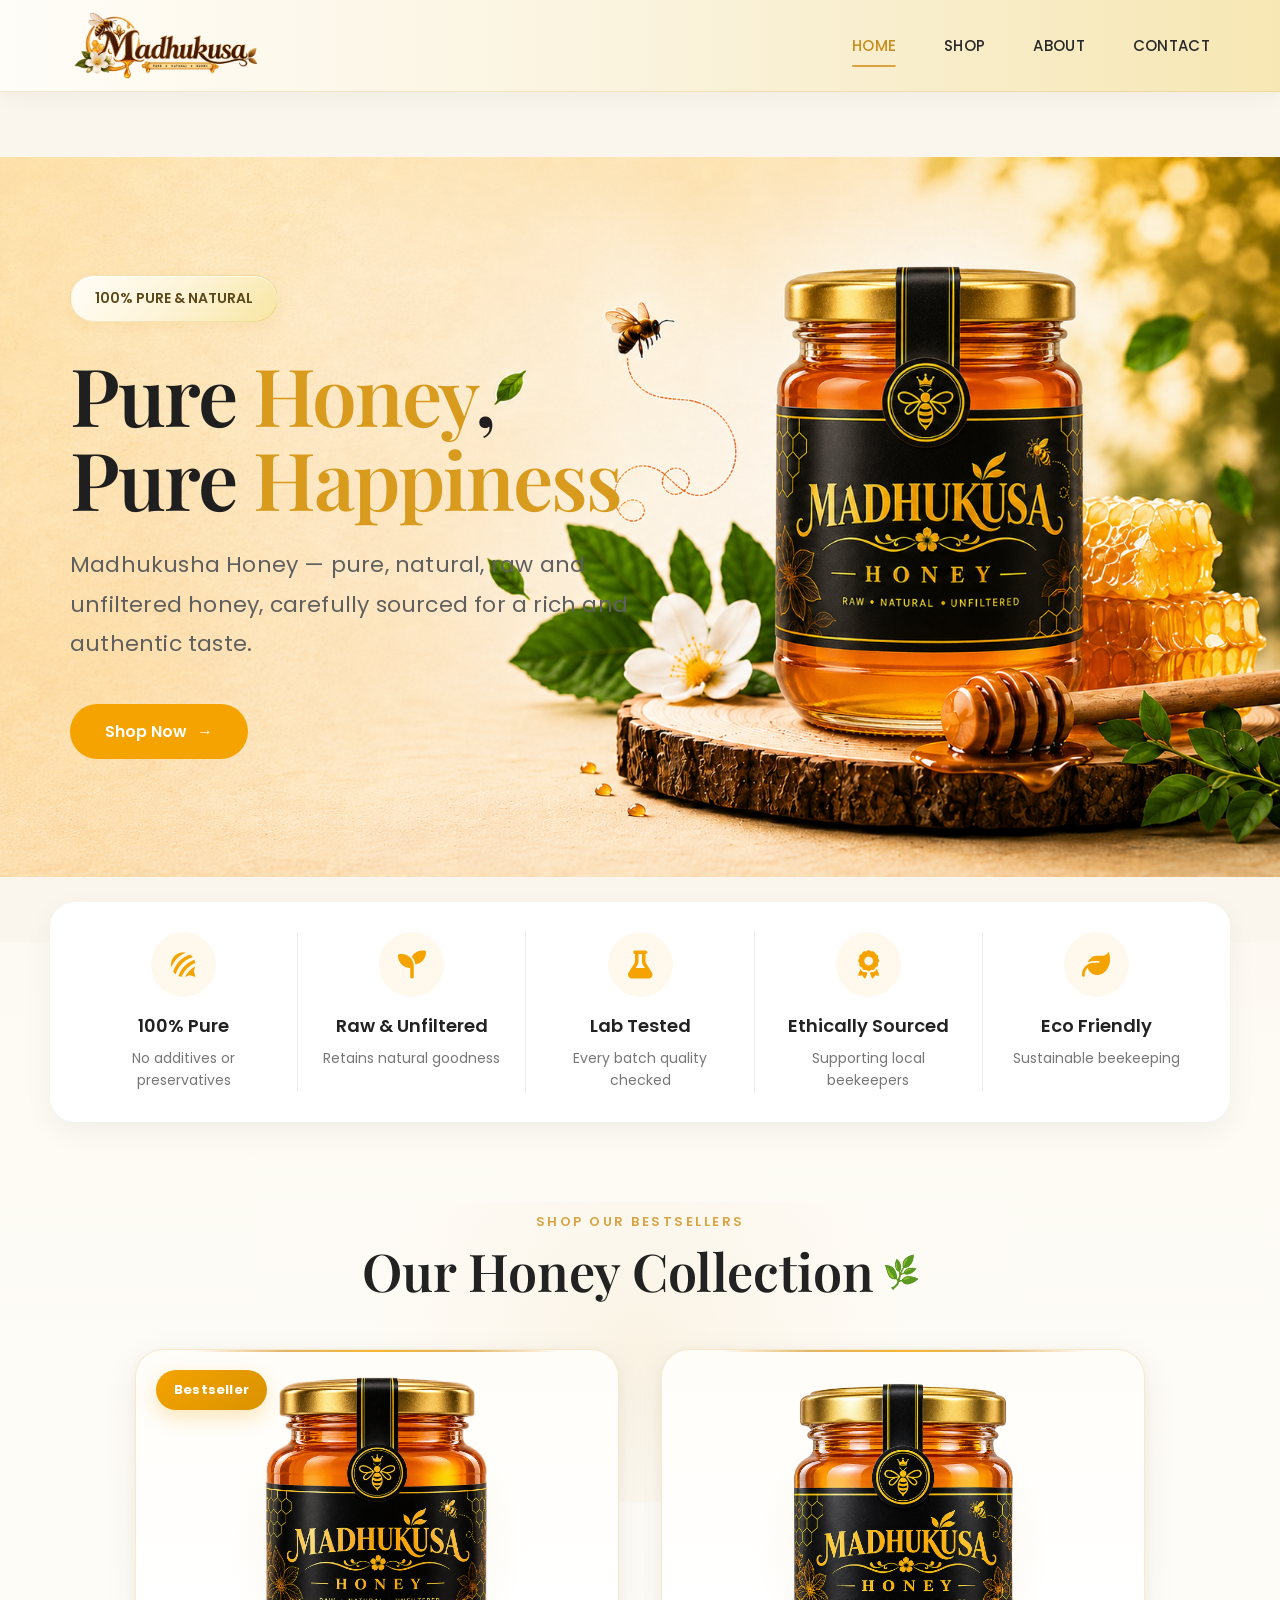
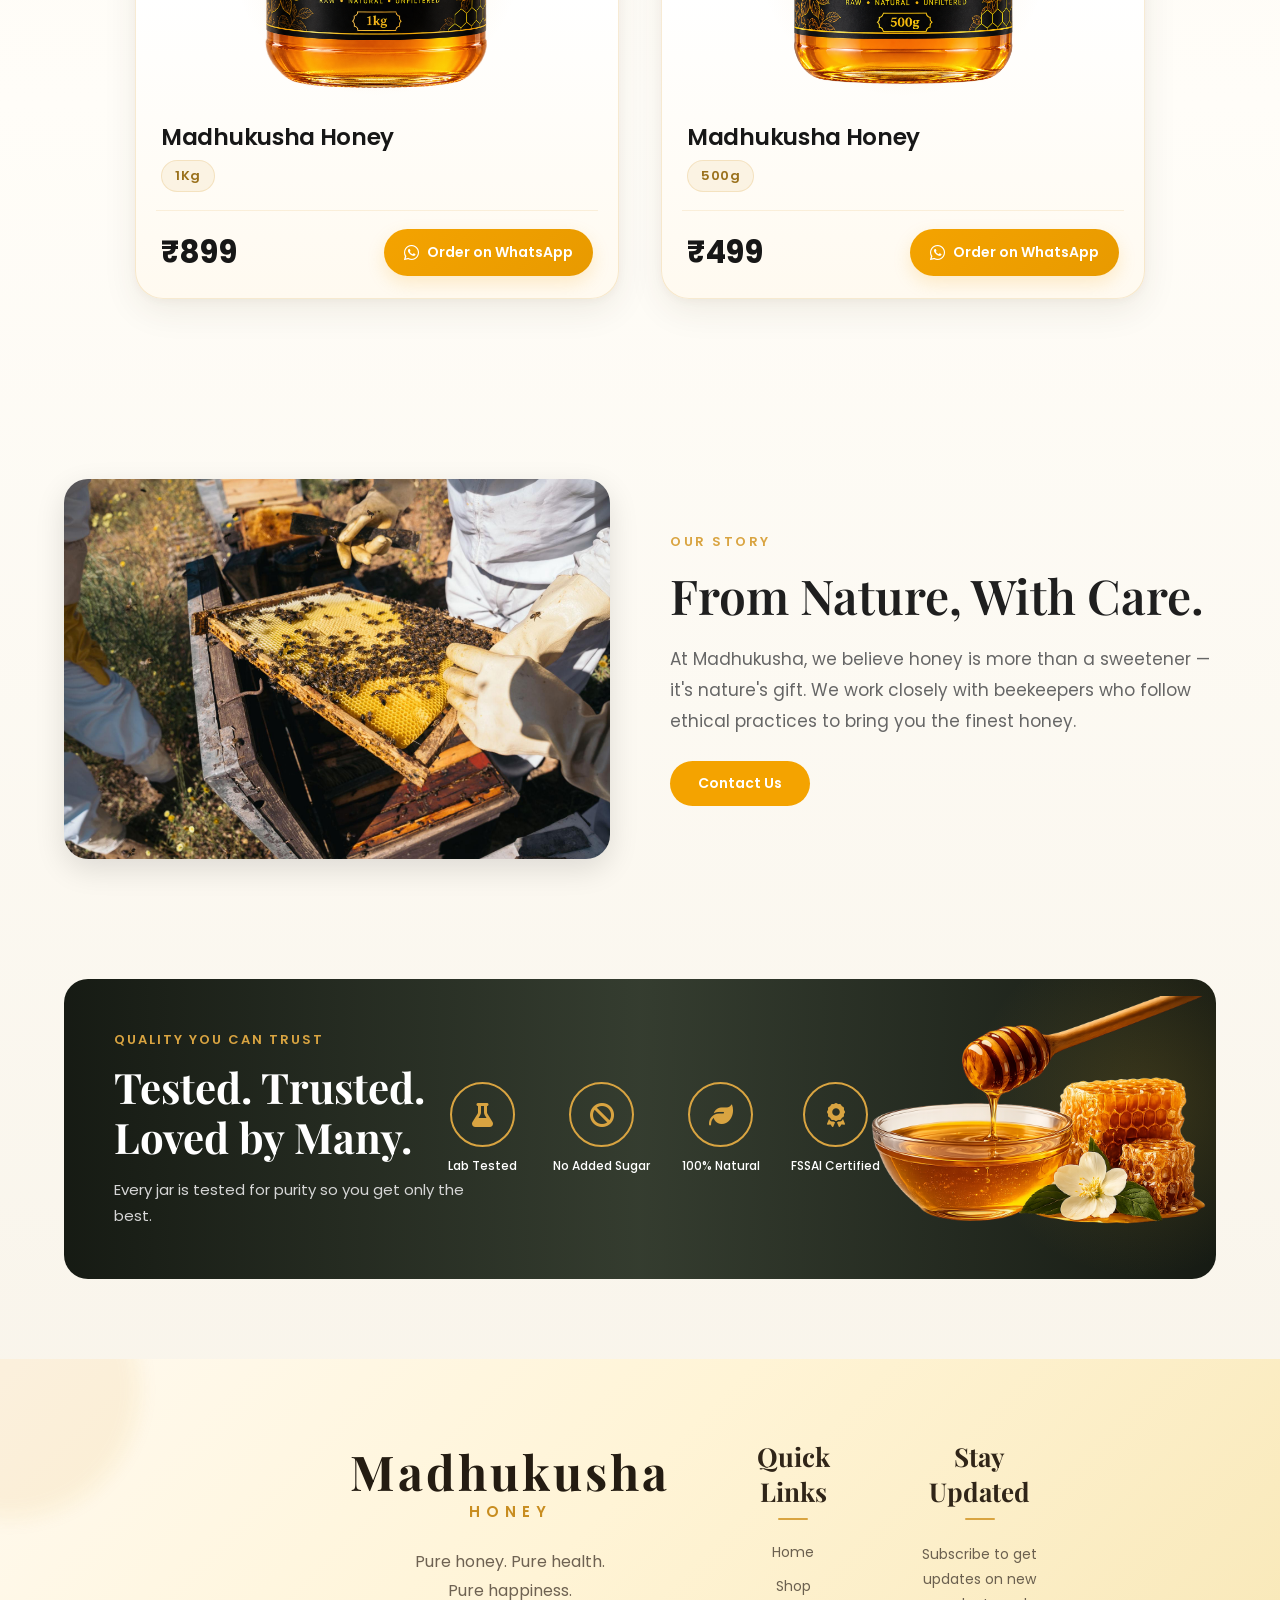
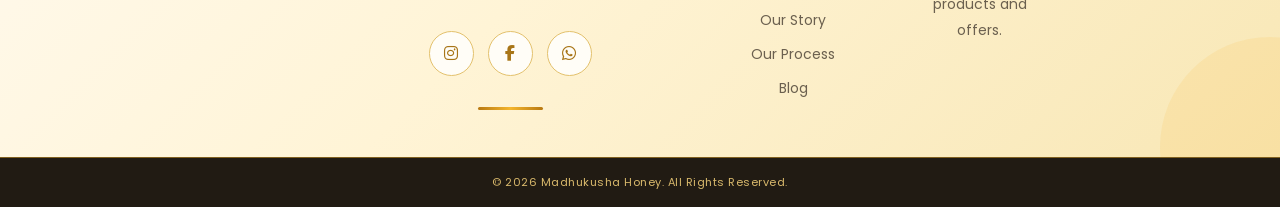
==== commit 27a52452: "Update index.html" ====
--- a/index.html
+++ b/index.html
@@ -45,6 +45,30 @@
     <!-- Font Awesome -->
     <link rel="stylesheet"
         href="https://cdnjs.cloudflare.com/ajax/libs/font-awesome/6.5.1/css/all.min.css">
+
+    <!-- Structured Data -->
+<script type="application/ld+json">
+{
+  "@context": "https://schema.org",
+  "@graph": [
+    {
+      "@type": "Organization",
+      "name": "Madhukusha Honey",
+      "url": "https://xplorydo.github.io/Madhukusha-Website/",
+      "logo": "https://xplorydo.github.io/Madhukusha-Website/images/madhukusha-logo.png",
+      "sameAs": [
+        "https://www.instagram.com/madhukushahoney/",
+        "https://www.facebook.com/share/19F5B58nbo/"
+      ]
+    },
+    {
+      "@type": "WebSite",
+      "name": "Madhukusha Honey",
+      "url": "https://xplorydo.github.io/Madhukusha-Website/"
+    }
+  ]
+}
+</script>
 </head>
 
 
@@ -112,7 +136,8 @@
 
 
                 <p class="hero-description">
-                    Raw, unfiltered and ethically harvested honey.
+                Madhukusha Honey — pure, natural, raw and unfiltered honey,
+                carefully sourced for a rich and authentic taste.
                 </p>
 
 
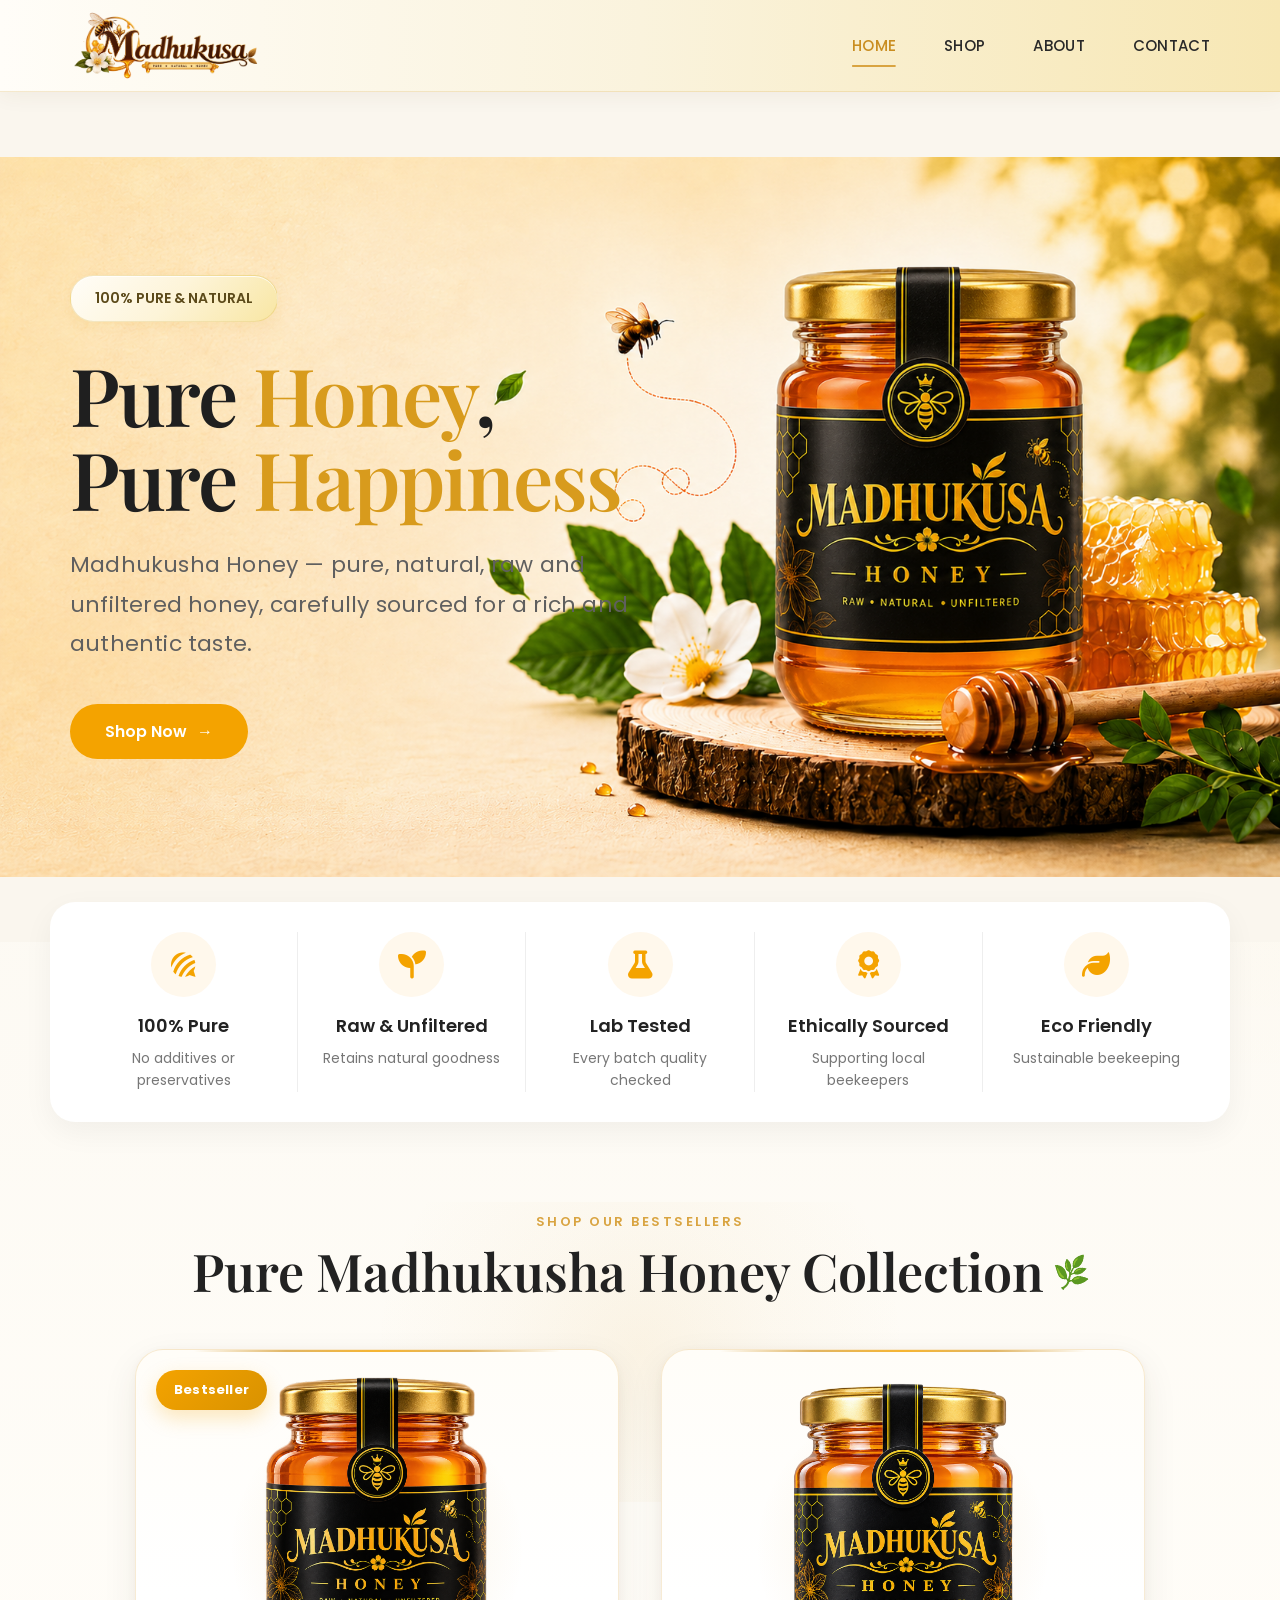
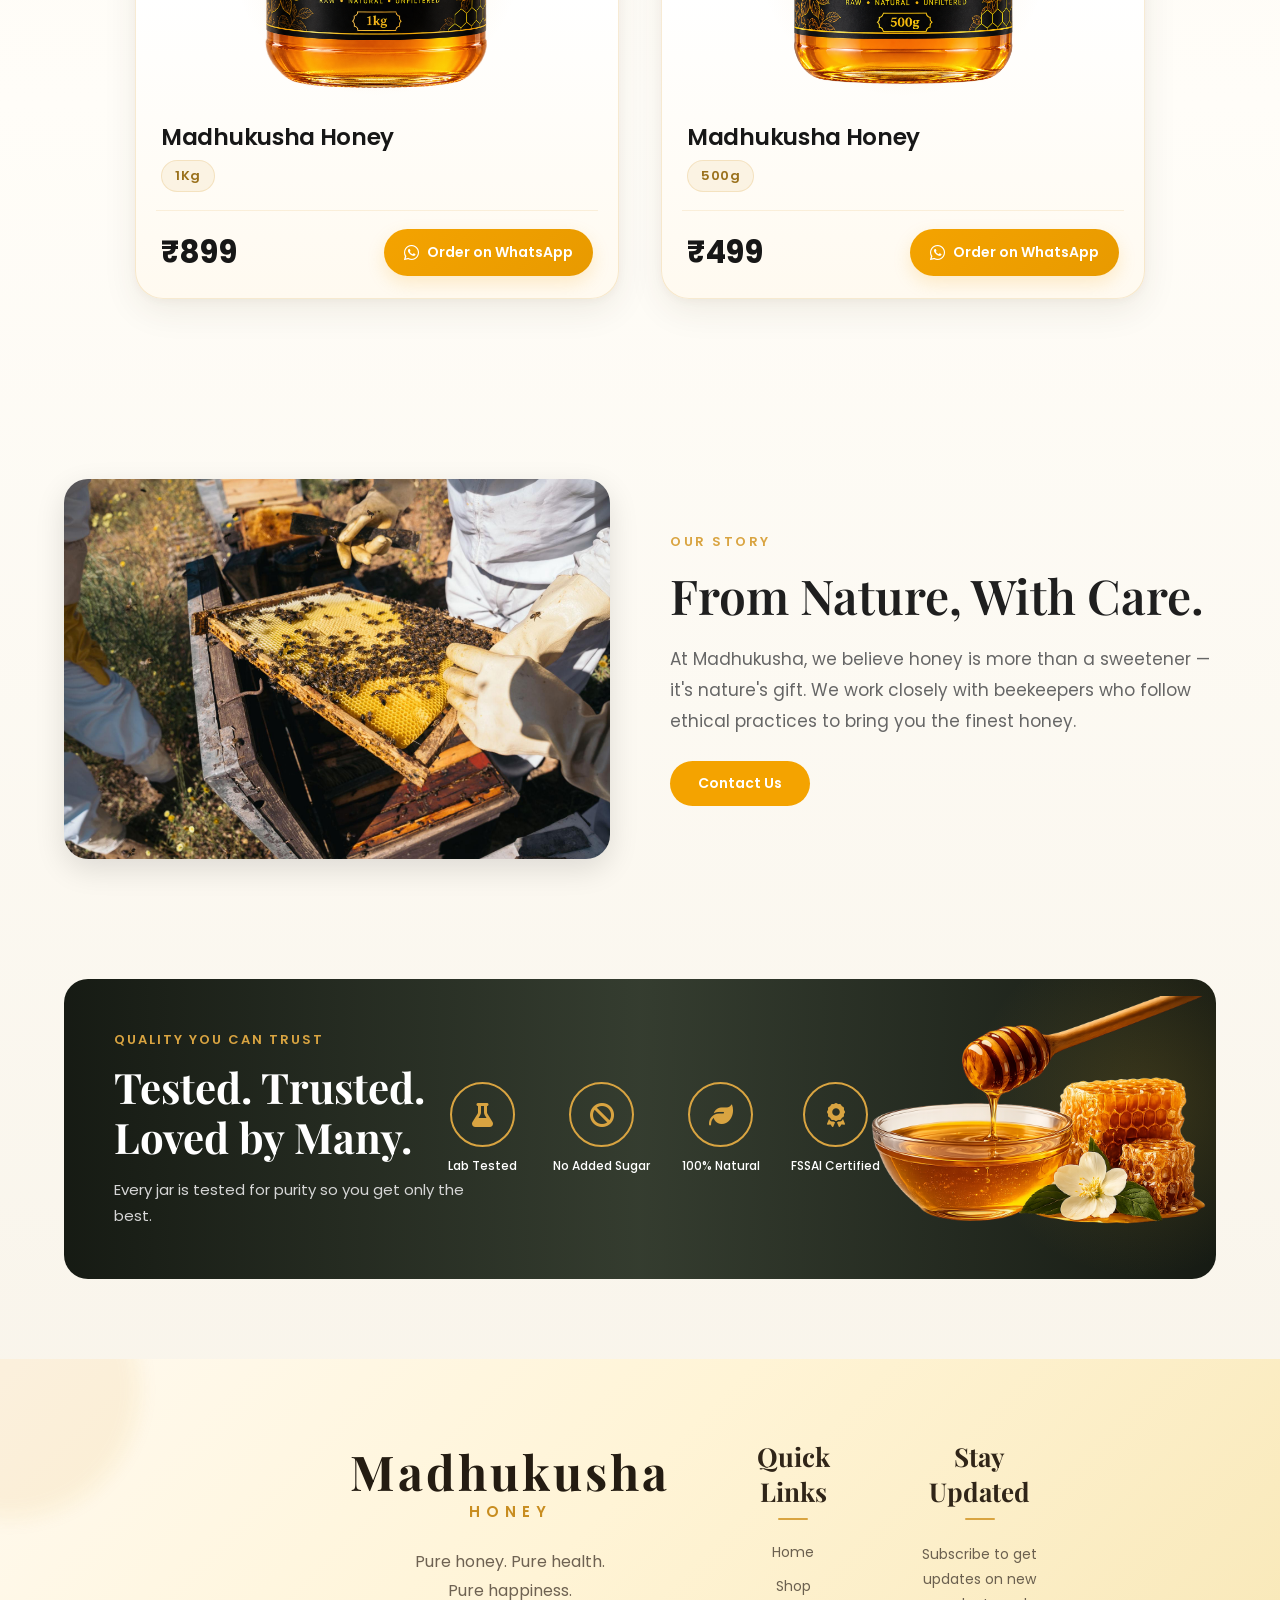
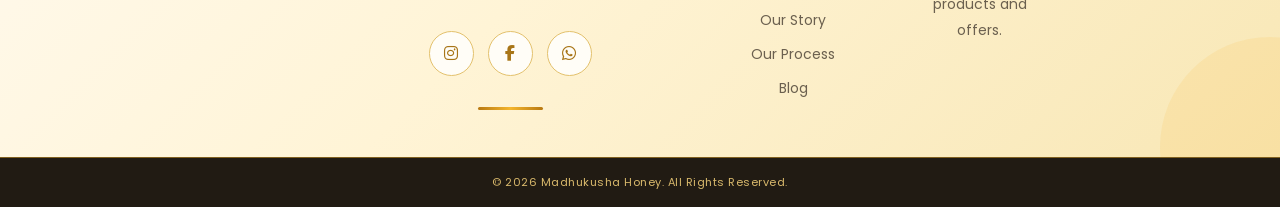
==== commit 5f635ddf: "Update index.html" ====
--- a/index.html
+++ b/index.html
@@ -276,7 +276,7 @@
     <div class="title-wrapper">
 
         <h2 class="section-title">
-            Our Honey Collection
+        Pure Madhukusha Honey Collection
         </h2>
 
         <span class="leaf">🌿</span>
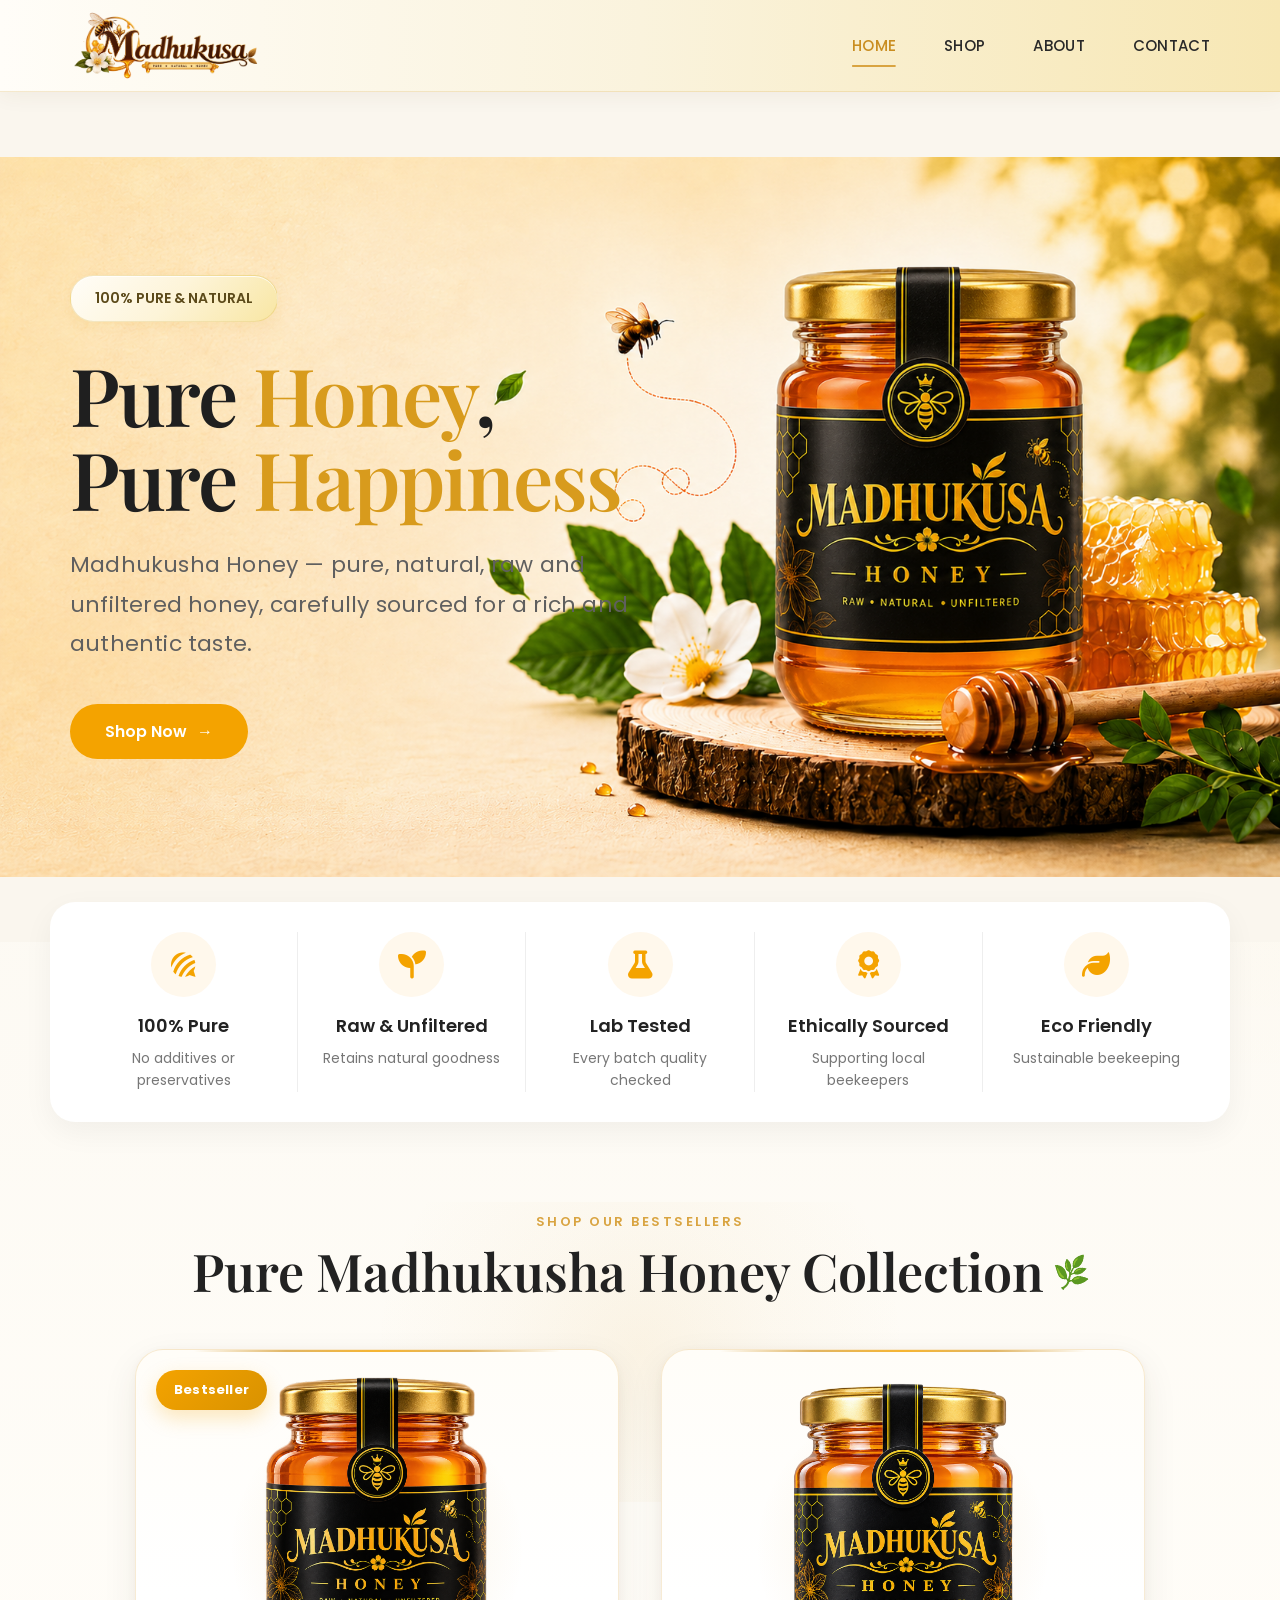
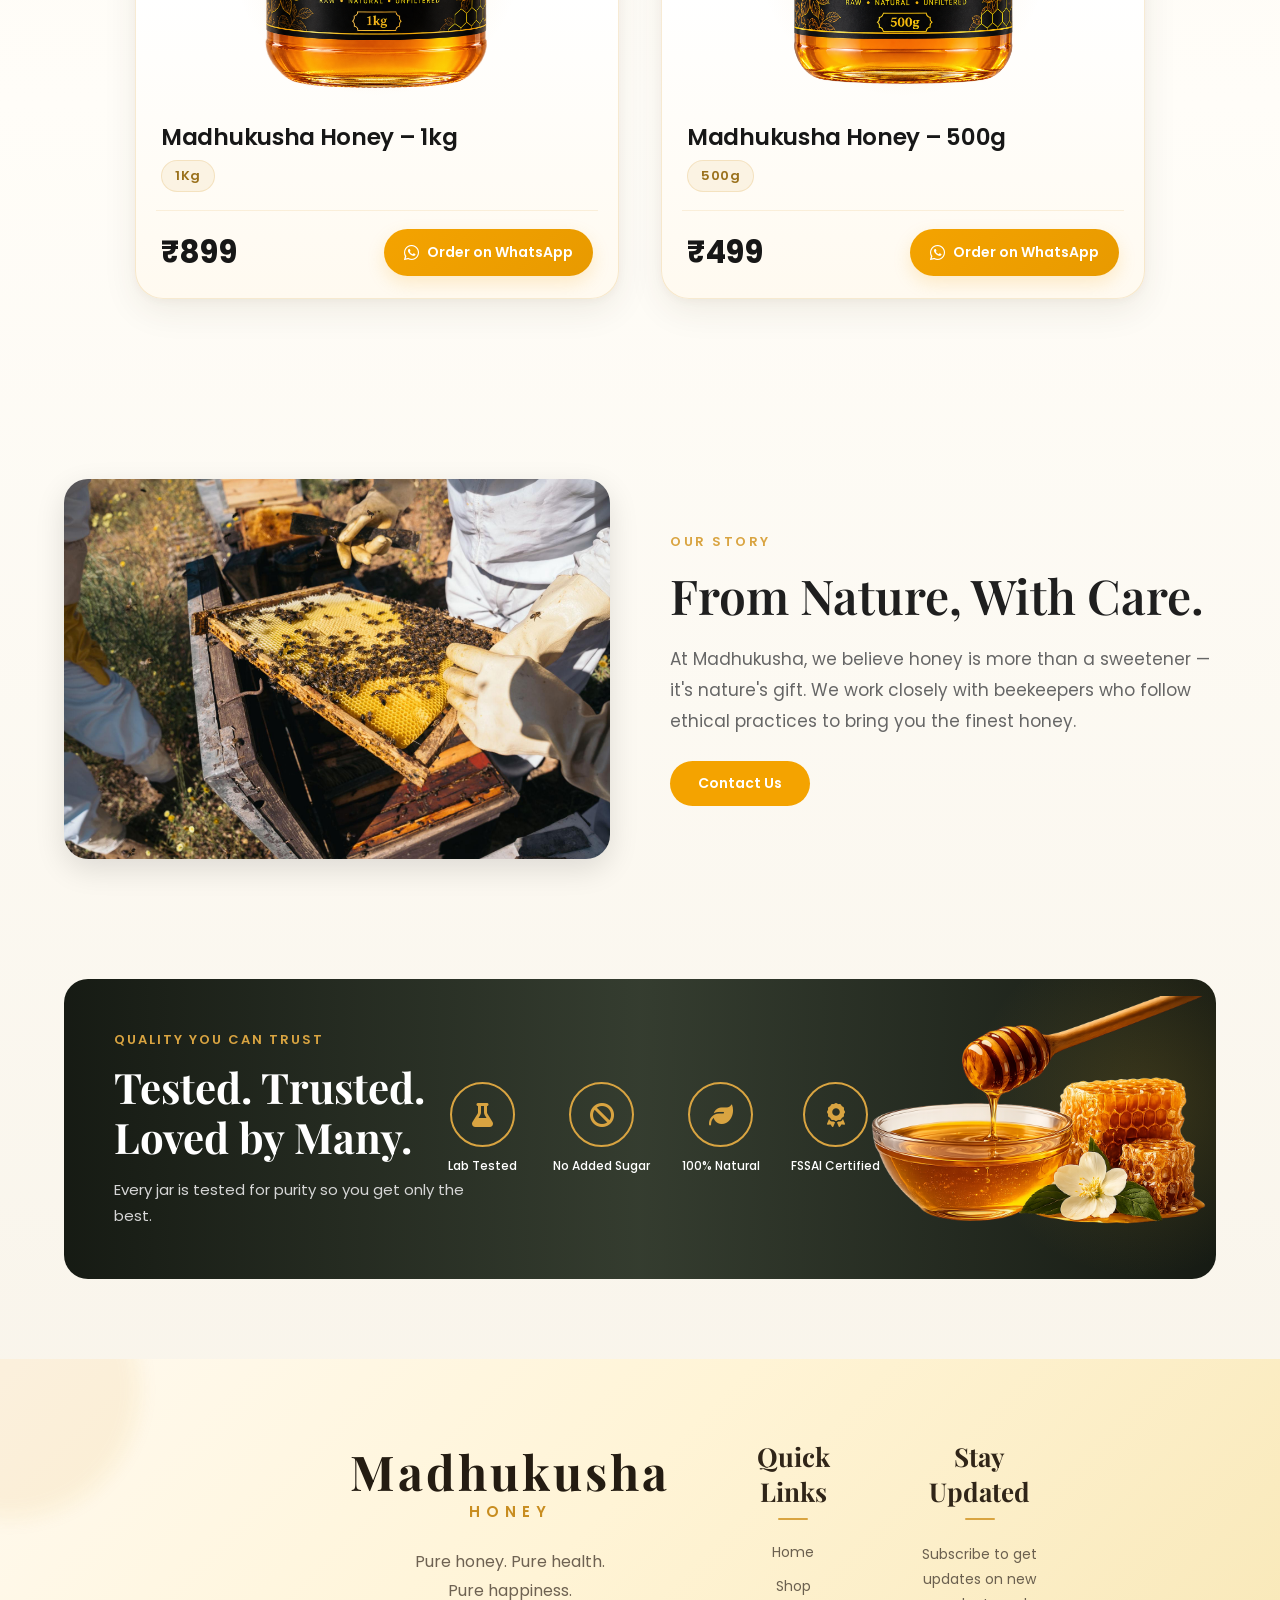
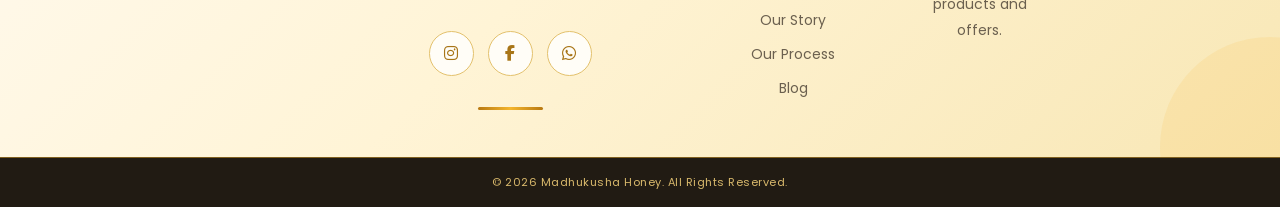
==== commit e9334fa8: "Update index.html" ====
--- a/index.html
+++ b/index.html
@@ -301,7 +301,7 @@
     alt="Madhukusha 1kg honey jar">
 
     <h3>
-        Madhukusha Honey
+    Madhukusha Honey – 1kg
     </h3>
 
     <span class="weight">
@@ -335,7 +335,7 @@
     alt="Madhukusha 500g honey jar">
 
     <h3>
-        Madhukusha Honey
+    Madhukusha Honey – 500g
     </h3>
 
     <span class="weight">
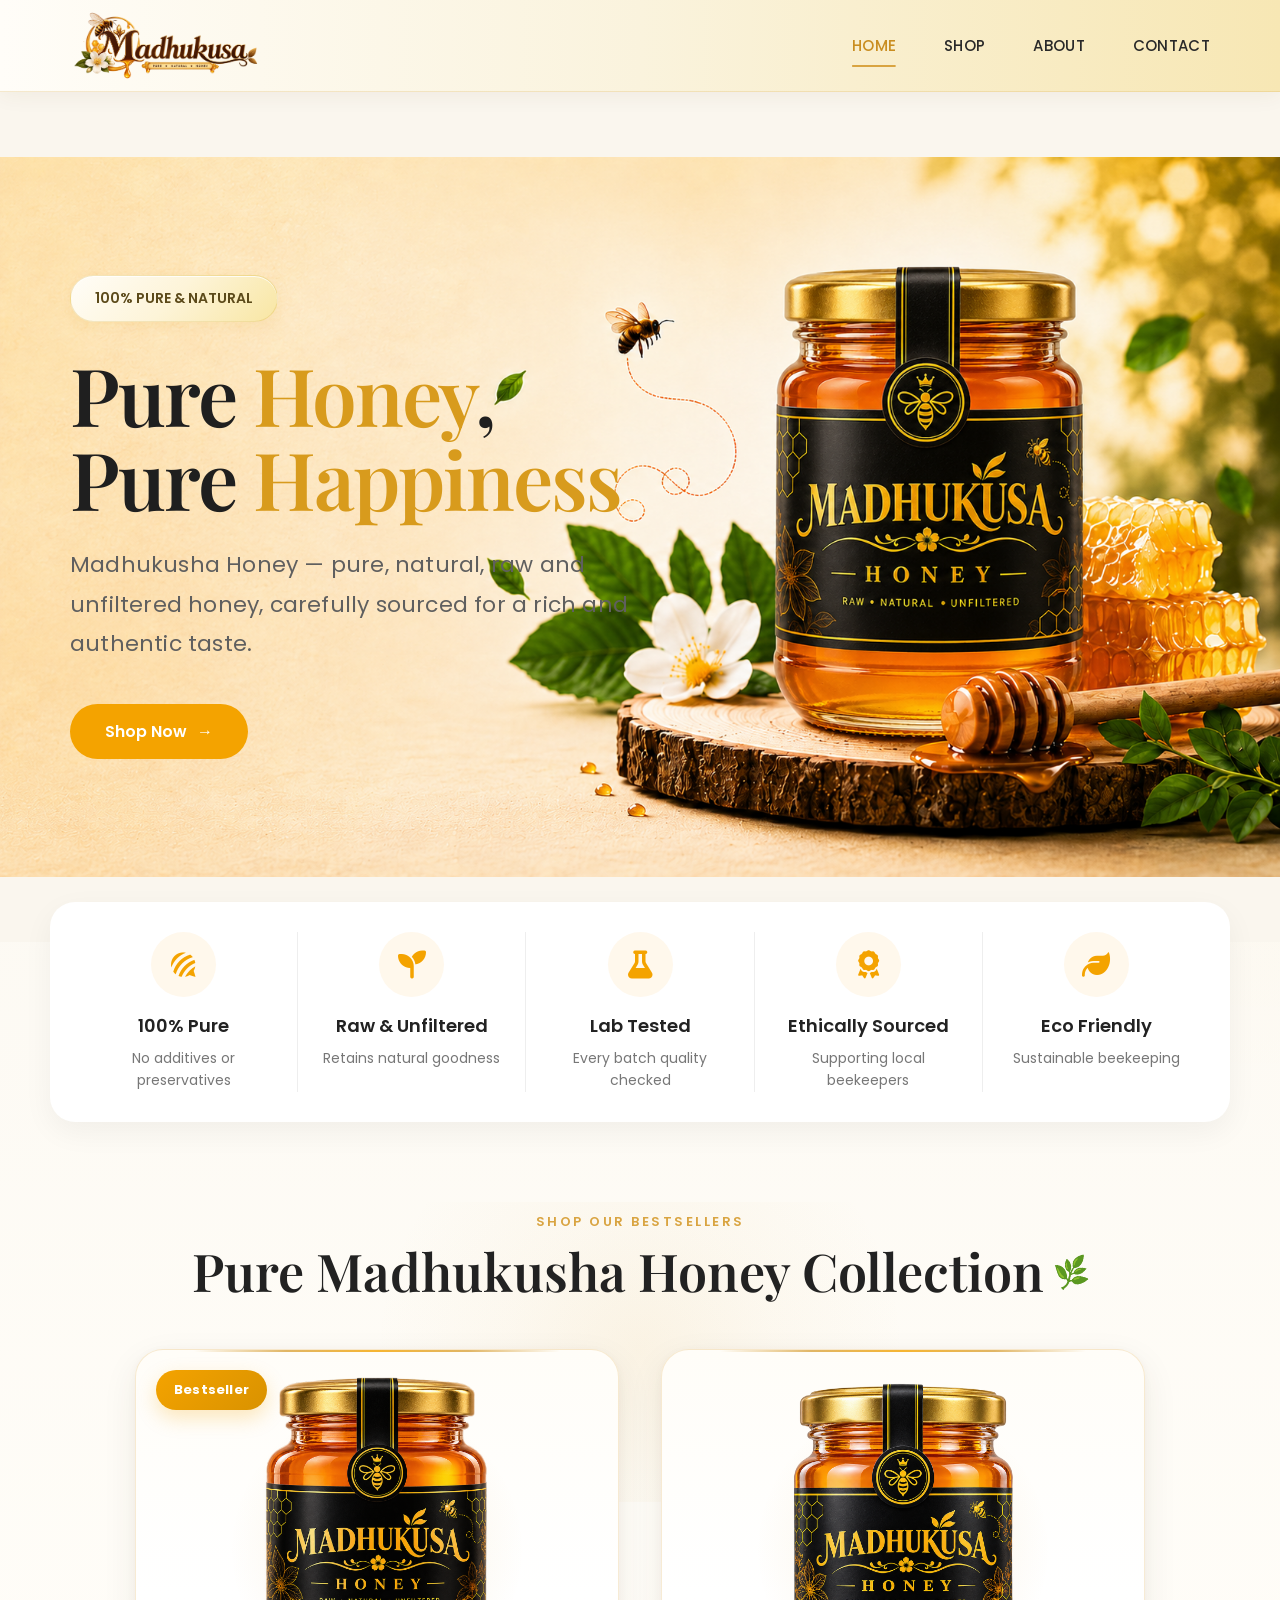
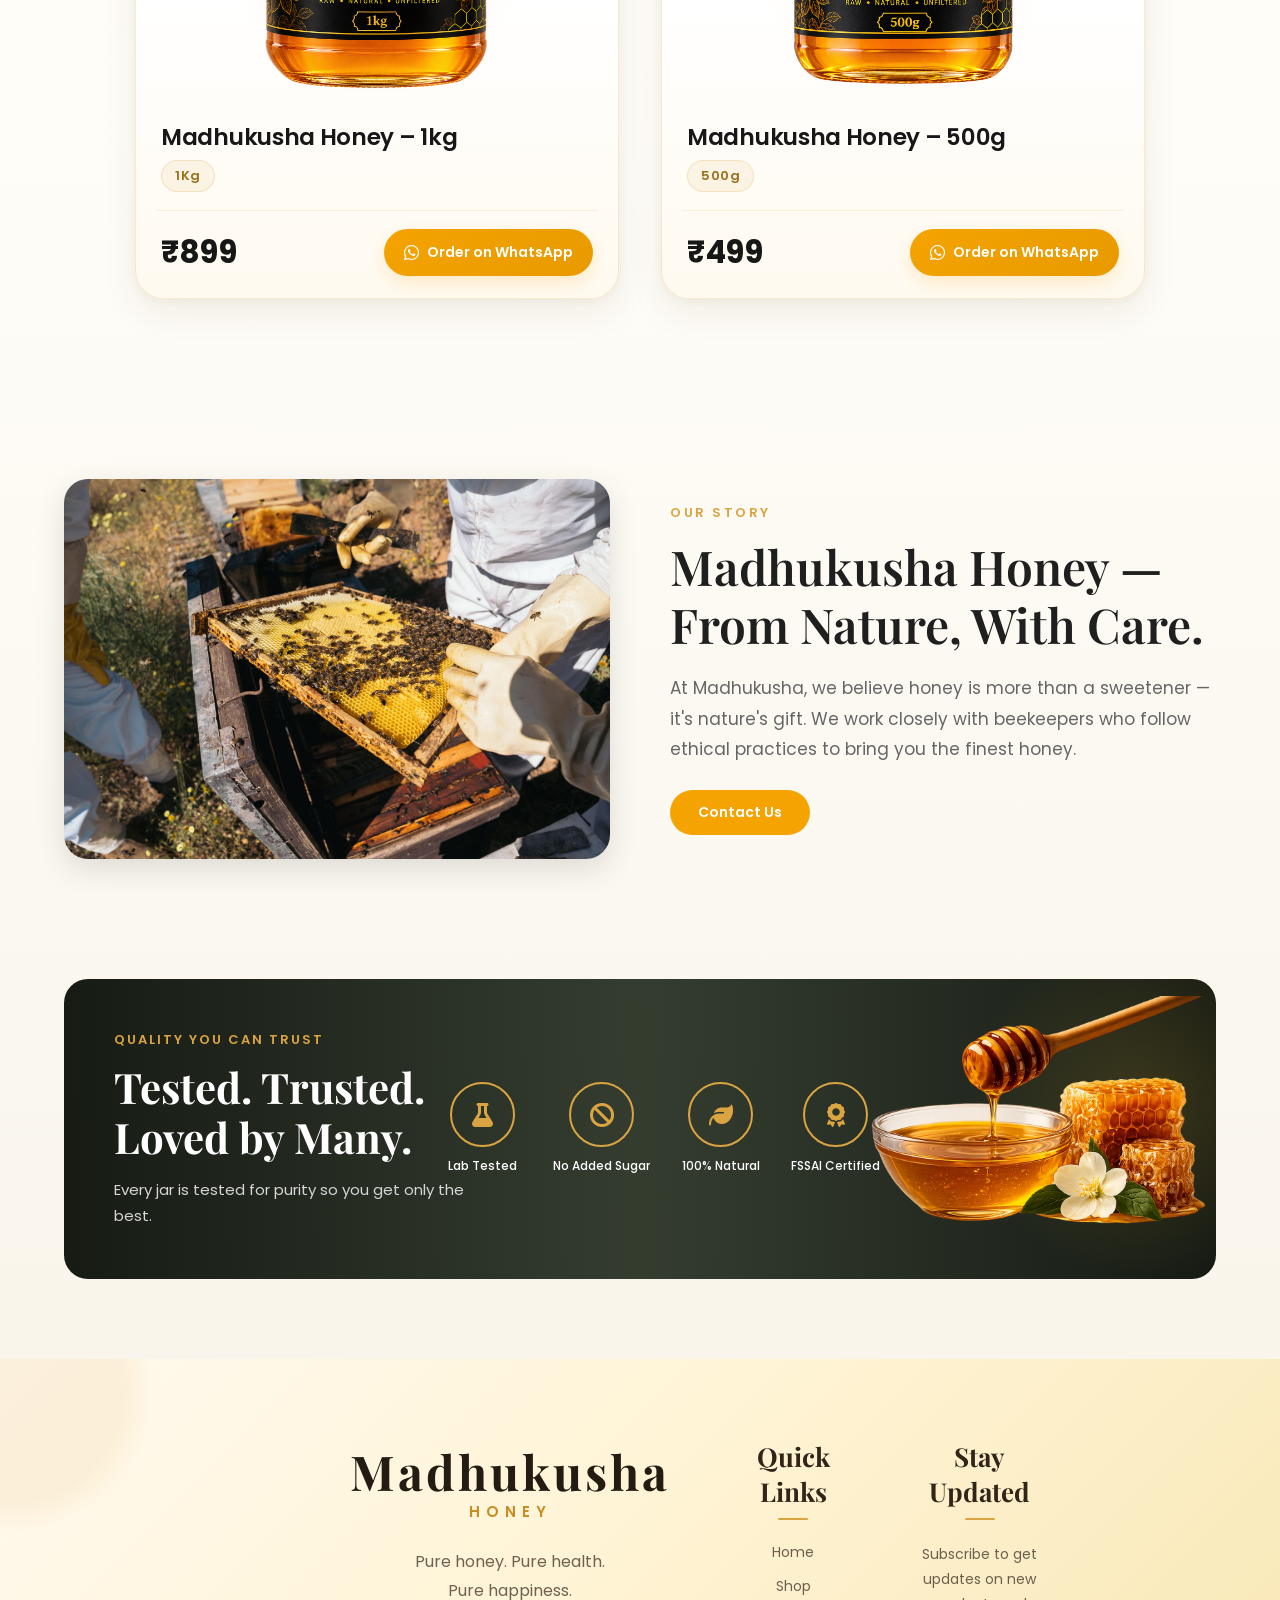
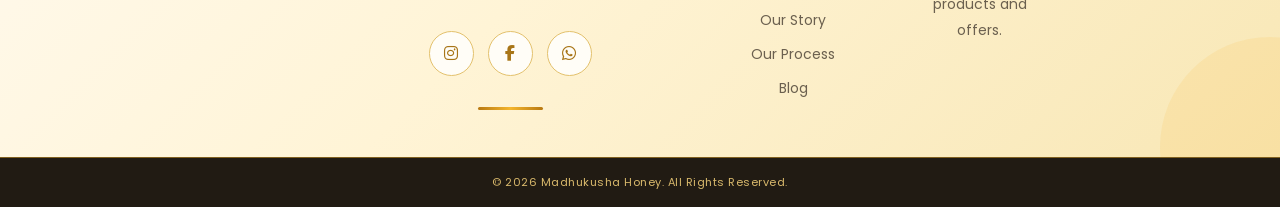
==== commit 81b3d17b: "Update index.html" ====
--- a/index.html
+++ b/index.html
@@ -397,9 +397,8 @@
 
 
         <h2 class="story-title">
-            From Nature, With Care.
+        Madhukusha Honey — From Nature, With Care.
         </h2>
-
 
         <p class="story-text">
             At Madhukusha, we believe honey is more than a
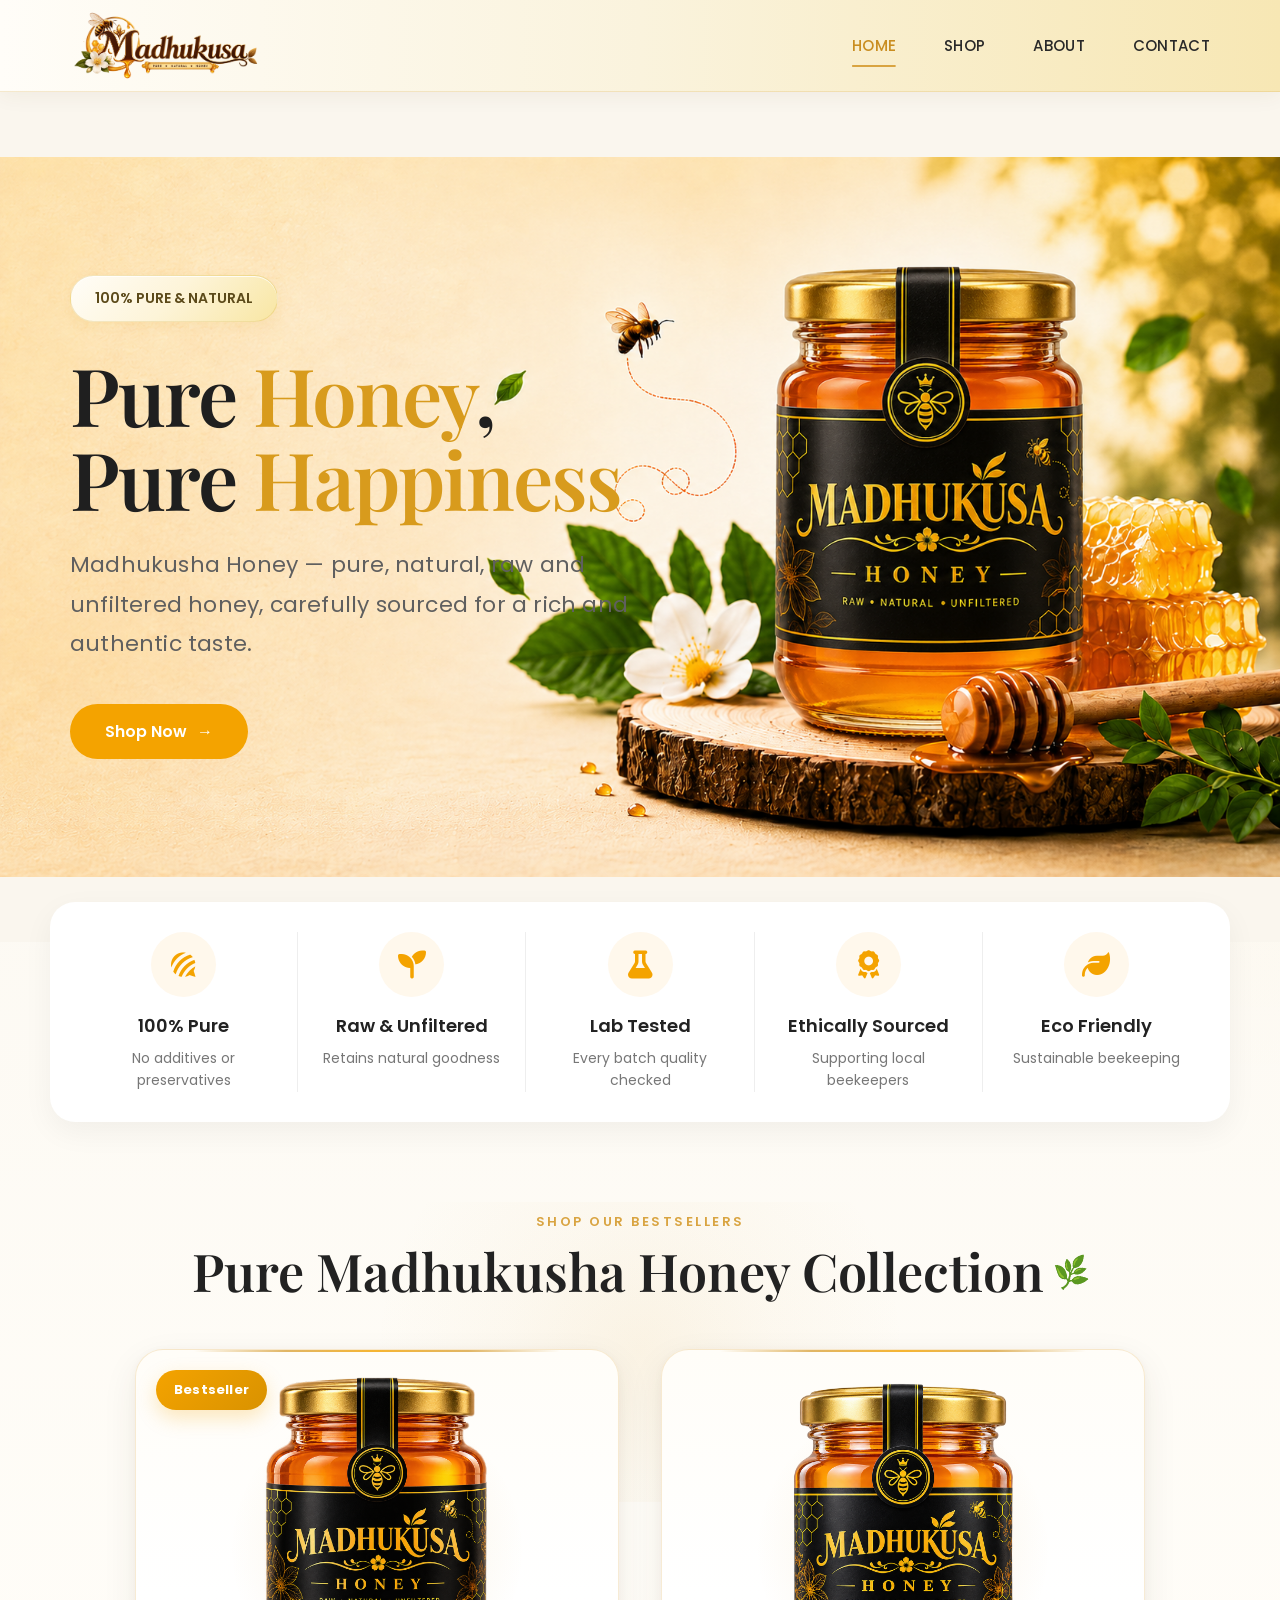
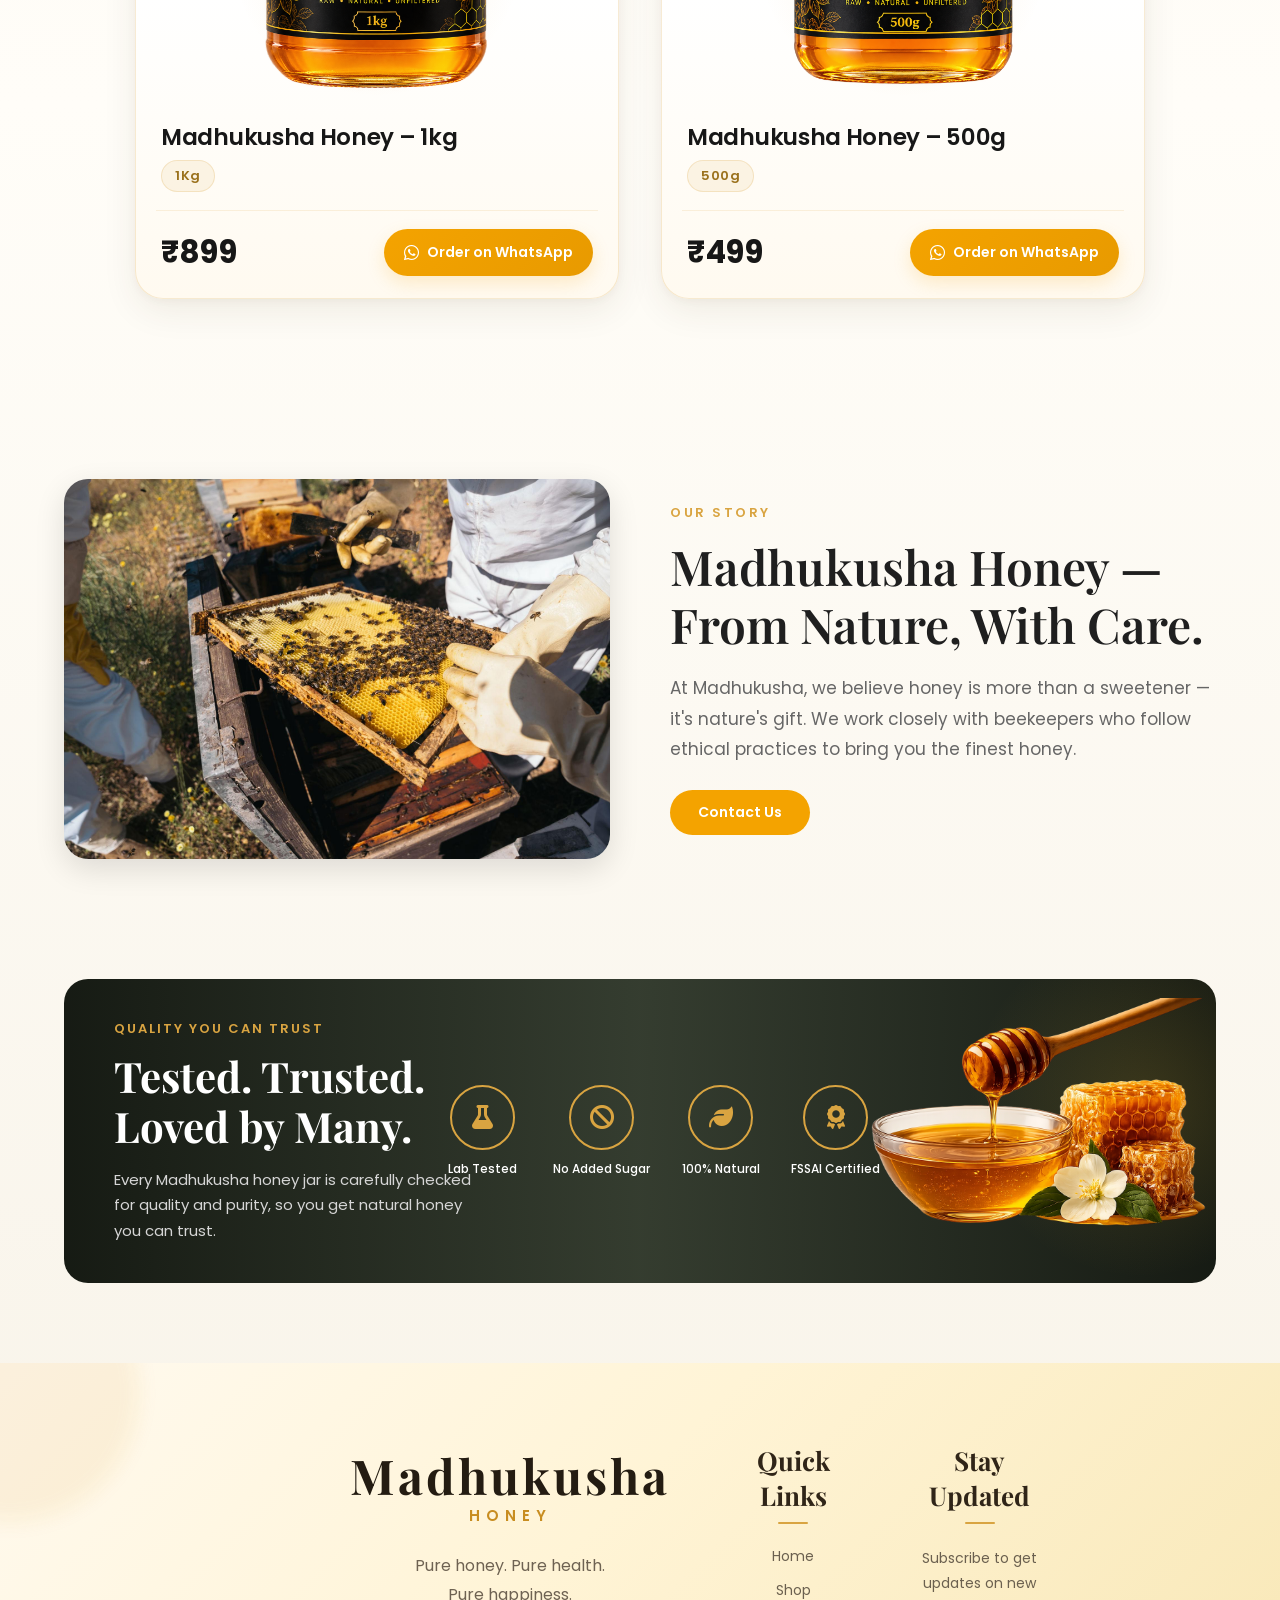
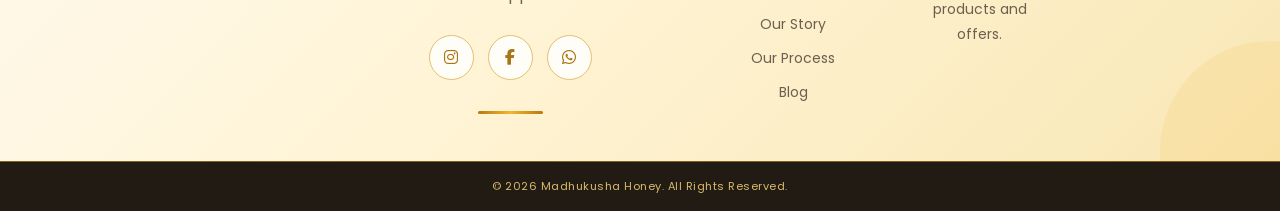
==== commit 085f5271: "Update index.html" ====
--- a/index.html
+++ b/index.html
@@ -443,8 +443,8 @@
 
 
         <p class="quality-text">
-            Every jar is tested for purity so you get only
-            the best.
+        Every Madhukusha honey jar is carefully checked for
+        quality and purity, so you get natural honey you can trust.
         </p>
 
     </div>
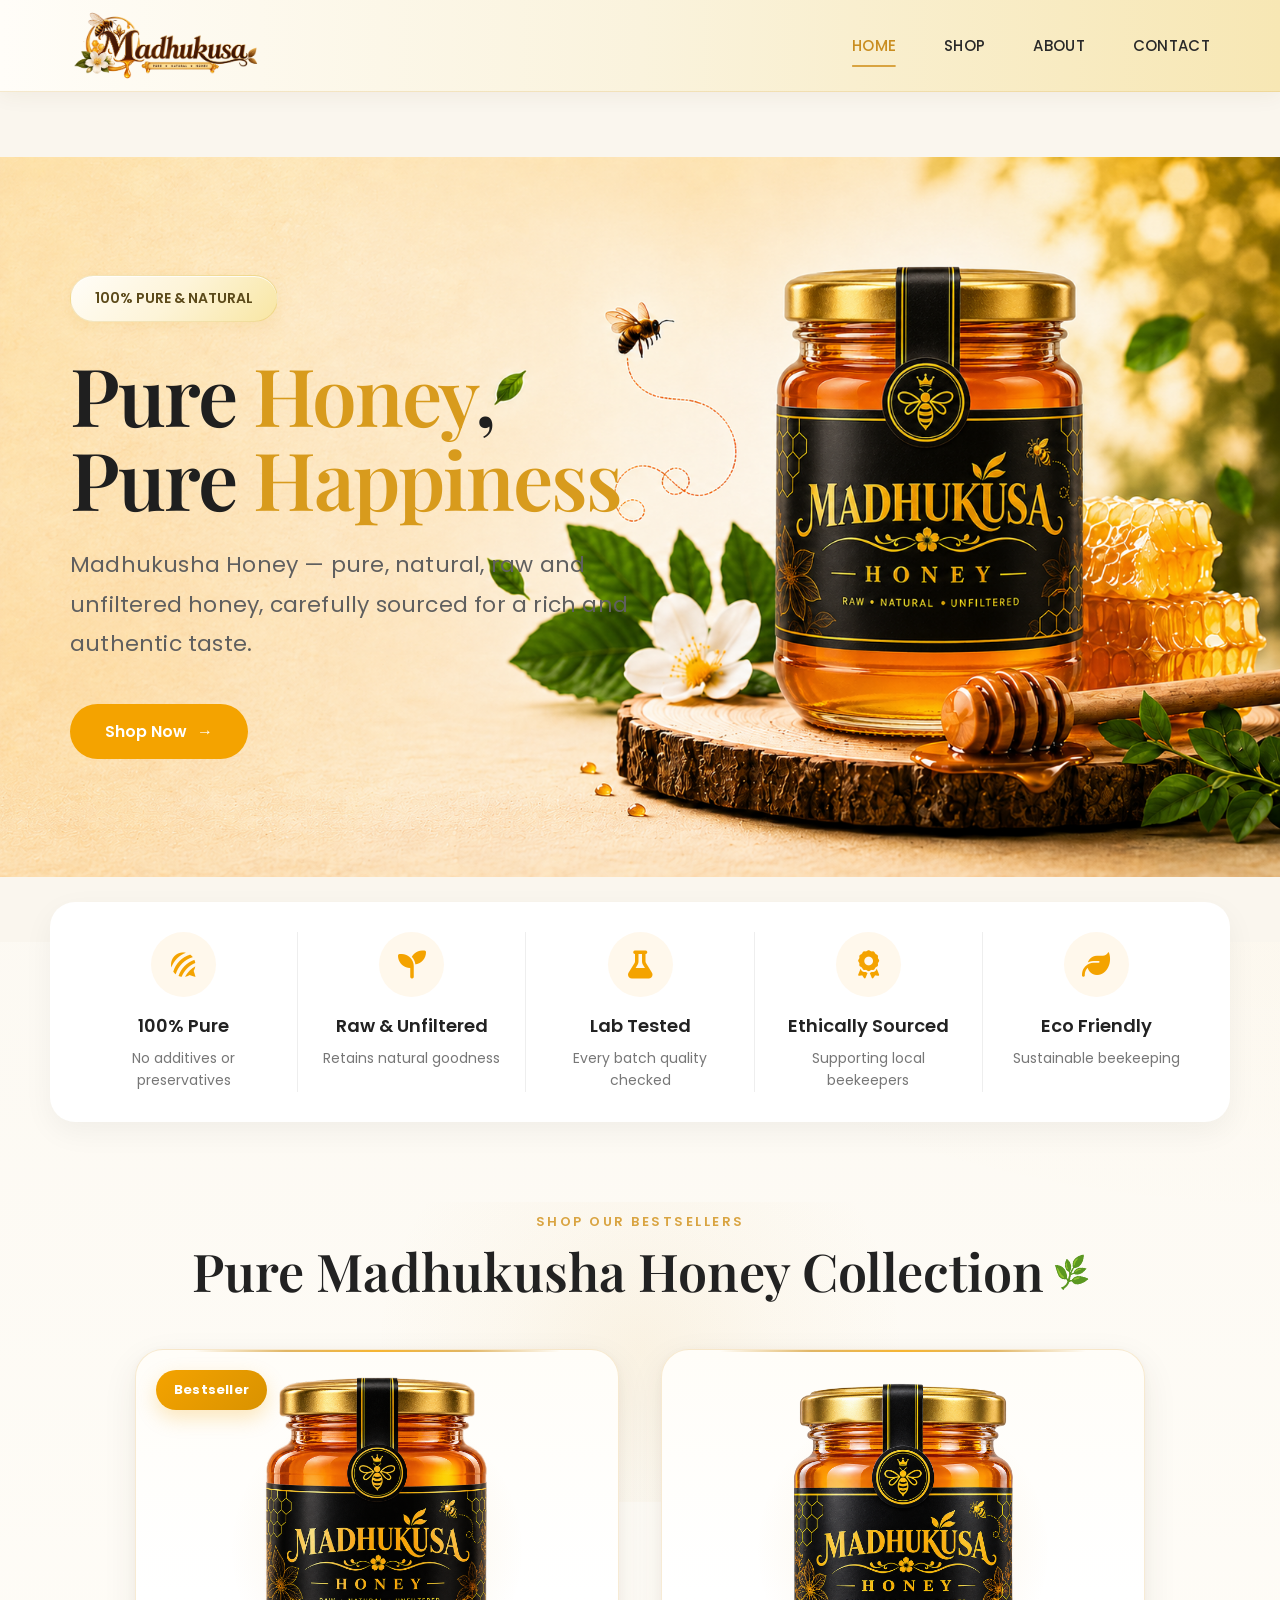
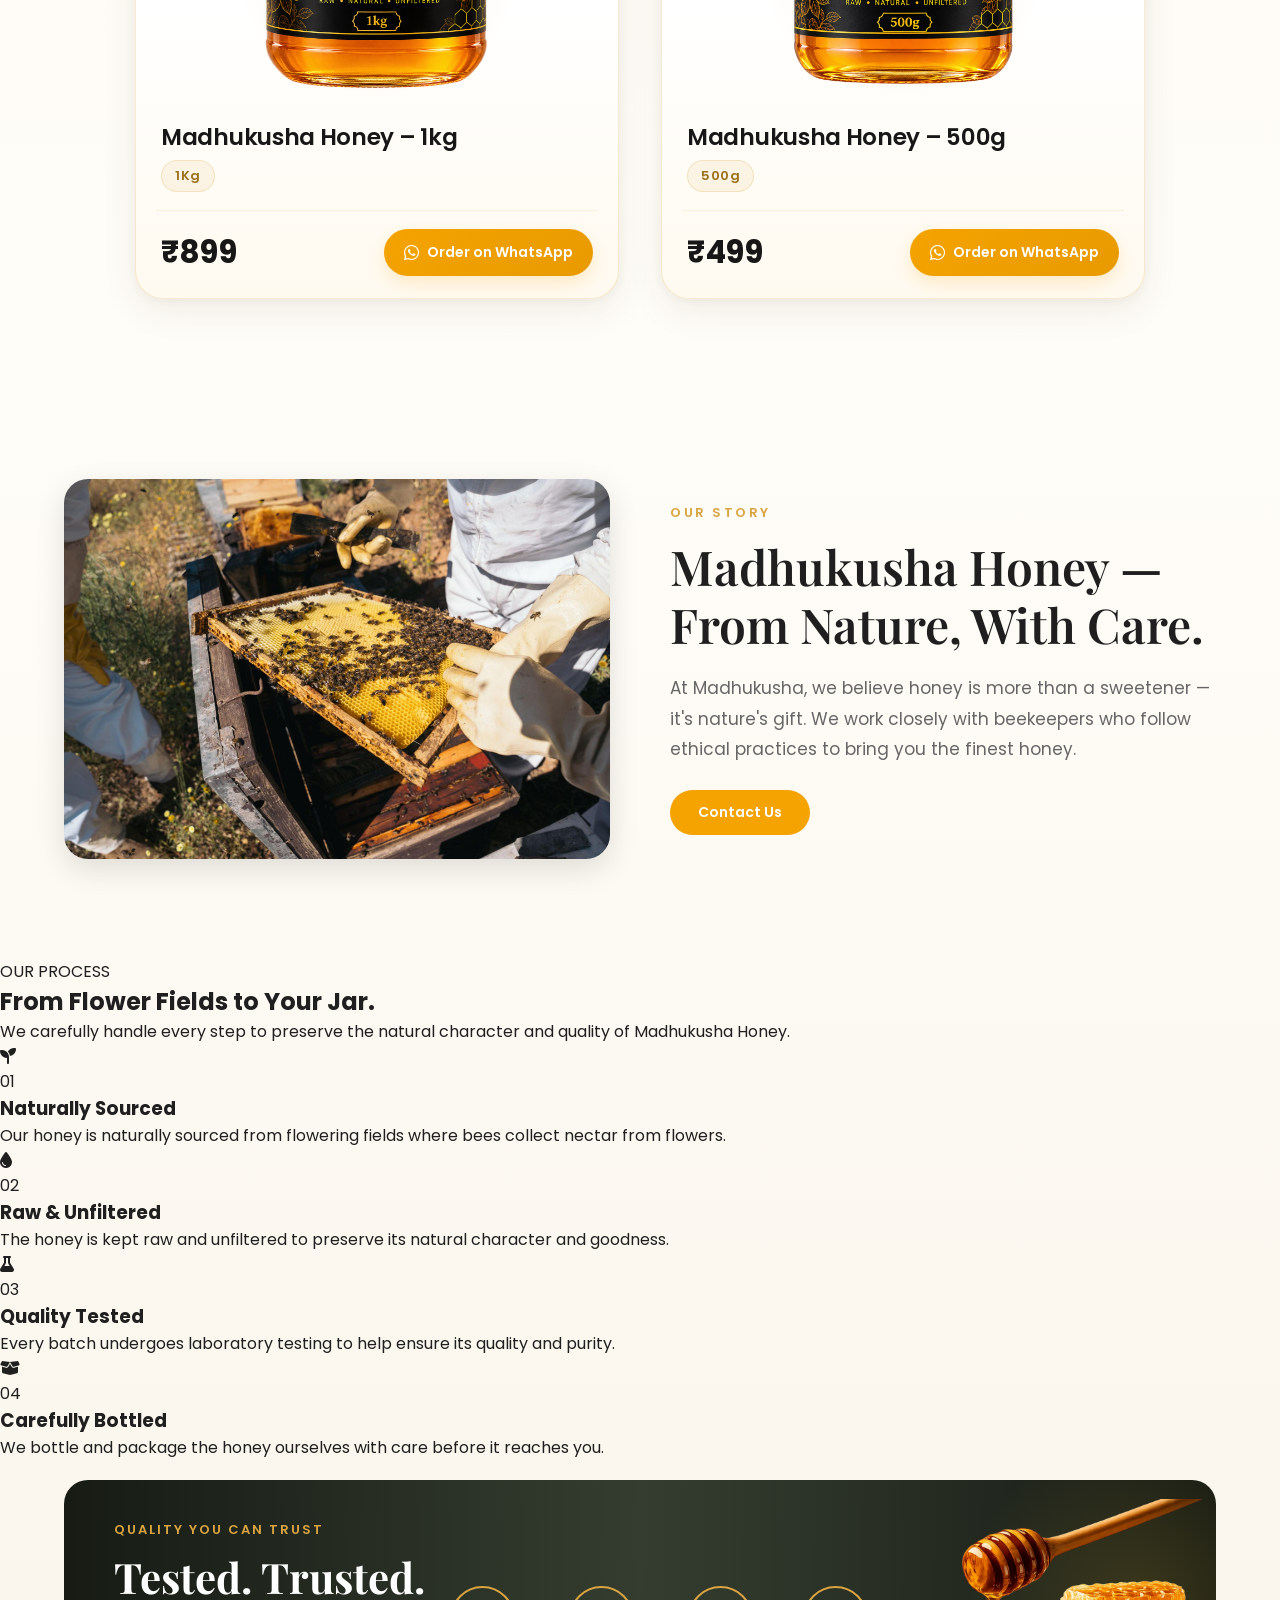
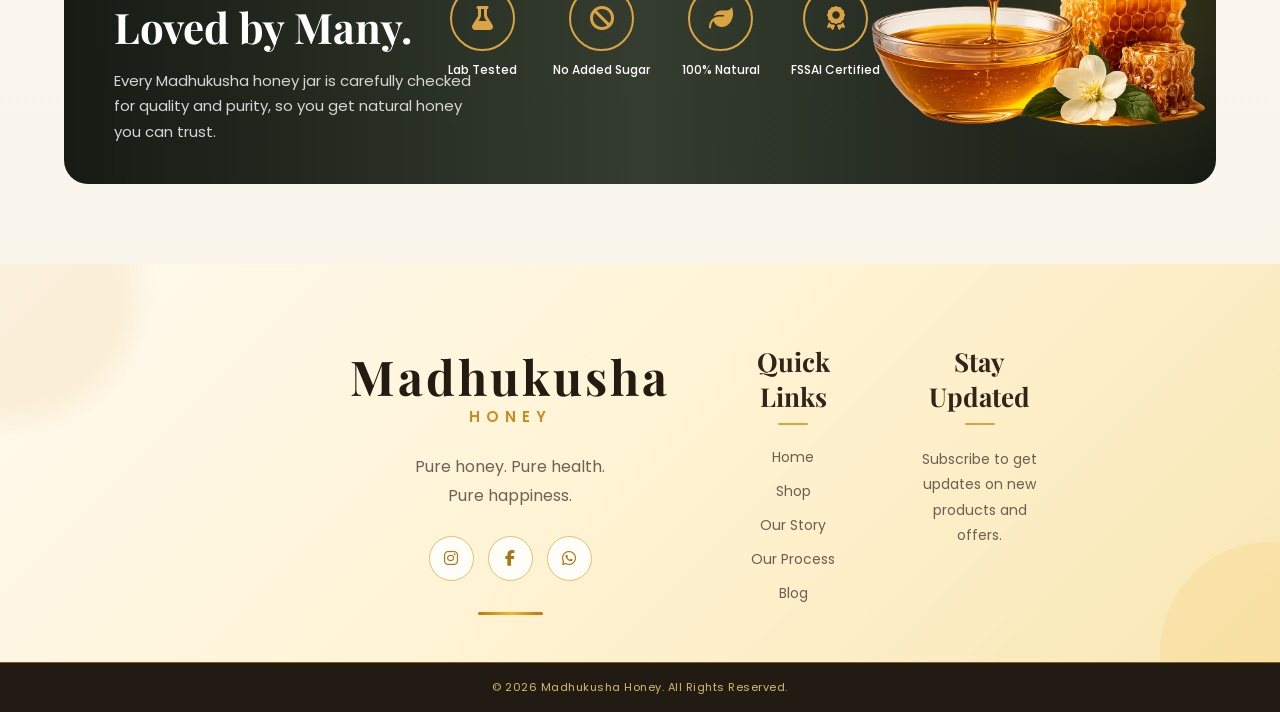
==== commit 063712b4: "Update index.html" ====
--- a/index.html
+++ b/index.html
@@ -419,6 +419,130 @@
 
 </section>
 
+<!-- =====================================================
+     OUR PROCESS
+===================================================== -->
+
+<section class="process" id="process">
+
+    <div class="process-header">
+
+        <span class="process-tag">
+            OUR PROCESS
+        </span>
+
+        <h2 class="process-title">
+            From Flower Fields to Your Jar.
+        </h2>
+
+        <p class="process-description">
+            We carefully handle every step to preserve the
+            natural character and quality of Madhukusha Honey.
+        </p>
+
+    </div>
+
+
+    <div class="process-steps">
+
+        <!-- STEP 1 -->
+
+        <div class="process-card">
+
+            <div class="process-icon">
+                <i class="fa-solid fa-seedling"></i>
+            </div>
+
+            <span class="process-number">
+                01
+            </span>
+
+            <h3>
+                Naturally Sourced
+            </h3>
+
+            <p>
+                Our honey is naturally sourced from flowering
+                fields where bees collect nectar from flowers.
+            </p>
+
+        </div>
+
+
+        <!-- STEP 2 -->
+
+        <div class="process-card">
+
+            <div class="process-icon">
+                <i class="fa-solid fa-droplet"></i>
+            </div>
+
+            <span class="process-number">
+                02
+            </span>
+
+            <h3>
+                Raw &amp; Unfiltered
+            </h3>
+
+            <p>
+                The honey is kept raw and unfiltered to preserve
+                its natural character and goodness.
+            </p>
+
+        </div>
+
+
+        <!-- STEP 3 -->
+
+        <div class="process-card">
+
+            <div class="process-icon">
+                <i class="fa-solid fa-flask"></i>
+            </div>
+
+            <span class="process-number">
+                03
+            </span>
+
+            <h3>
+                Quality Tested
+            </h3>
+
+            <p>
+                Every batch undergoes laboratory testing to
+                help ensure its quality and purity.
+            </p>
+
+        </div>
+
+
+        <!-- STEP 4 -->
+
+        <div class="process-card">
+
+            <div class="process-icon">
+                <i class="fa-solid fa-box-open"></i>
+            </div>
+
+            <span class="process-number">
+                04
+            </span>
+
+            <h3>
+                Carefully Bottled
+            </h3>
+
+            <p>
+                We bottle and package the honey ourselves with
+                care before it reaches you.
+            </p>
+
+        </div>
+
+    </div>
+
+</section>
 
 <!-- =====================================================
      QUALITY BANNER
@@ -595,8 +719,8 @@
                 Our Story
             </a>
 
-            <a href="#">
-                Our Process
+            <a href="#process">
+            Our Process
             </a>
 
             <a href="#">
